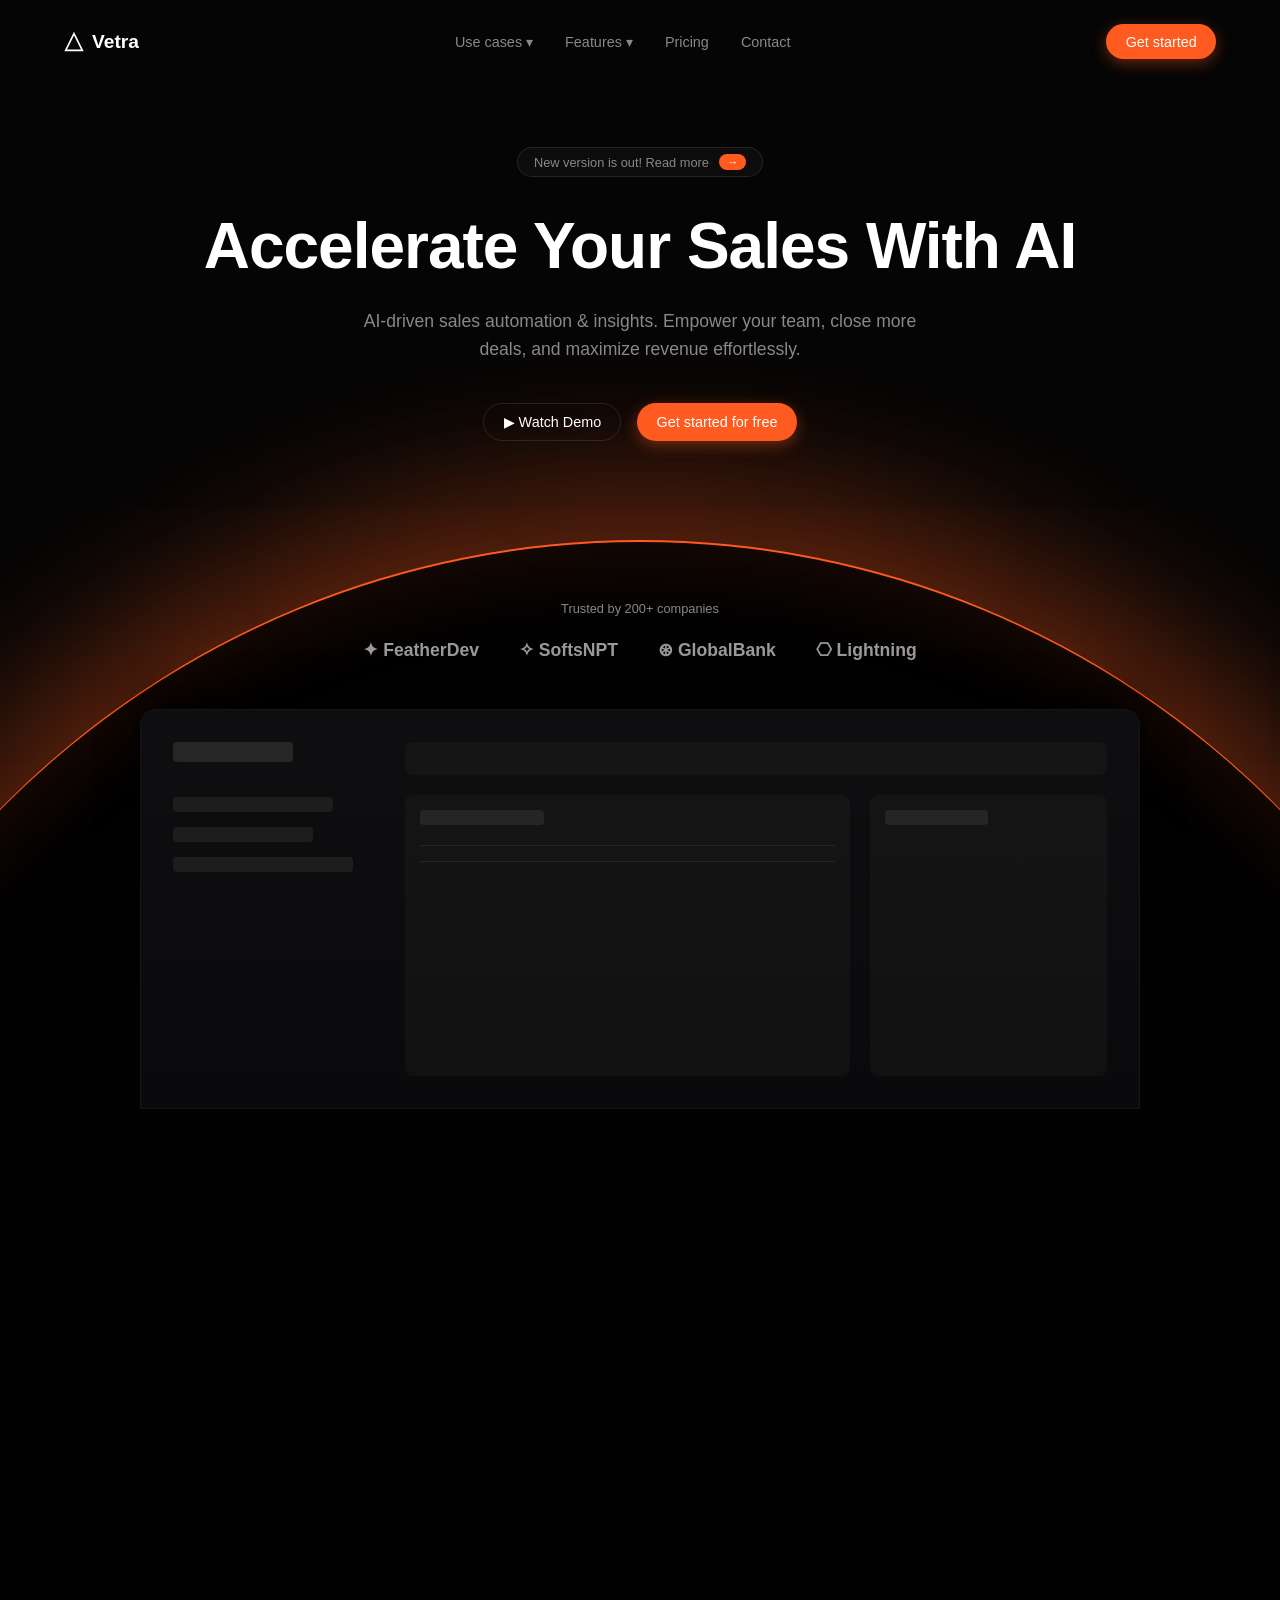
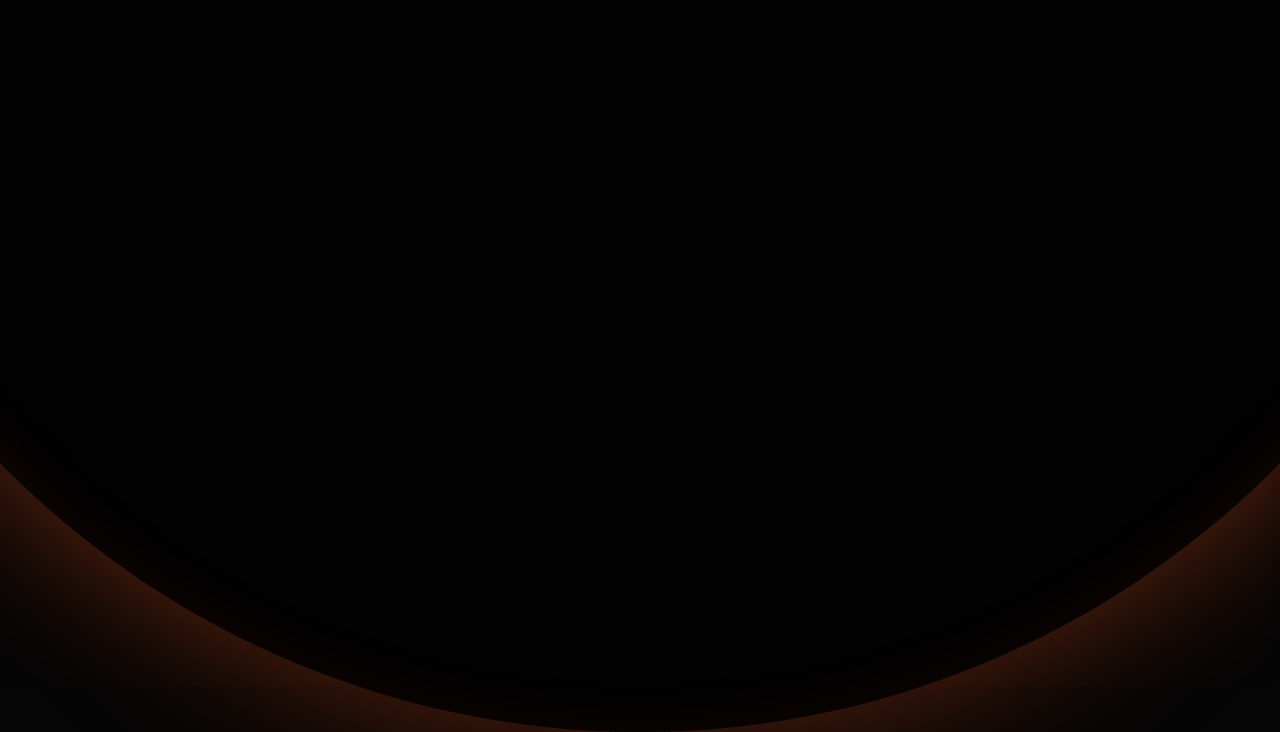
==== font/index.html @ 4bd4a51d "modificaton1 in front" ====
<!DOCTYPE html>
<html lang="en">
<head>
    <meta charset="UTF-8">
    <meta name="viewport" content="width=device-width, initial-scale=1.0">
    <title>Vetra UI</title>
    <link rel="stylesheet" href="style.css">
    <script src="script.js" defer></script>
</head>
<body>

    <nav>
        <div class="logo">
            <svg width="20" height="20" viewBox="0 0 24 24" fill="none" stroke="currentColor" stroke-width="2"><path d="M12 2L2 22h20L12 2z"/></svg>
            Vetra
        </div>
        <div class="nav-links">
            <a href="#">Use cases ▾</a>
            <a href="#">Features ▾</a>
            <a href="#">Pricing</a>
            <a href="#">Contact</a>
        </div>
        <button class="btn btn-primary">Get started</button>
    </nav>

    <div class="hero">
        <div class="badge animate-up">
            New version is out! Read more <span>→</span>
        </div>
        <h1 class="animate-up delay-1">Accelerate Your Sales With AI</h1>
        <p class="animate-up delay-2">AI-driven sales automation & insights. Empower your team, close more deals, and maximize revenue effortlessly.</p>
        <div class="hero-actions animate-up delay-3">
            <button class="btn btn-outline">
                ▶ Watch Demo
            </button>
            <button class="btn btn-primary">Get started for free</button>
        </div>
    </div>

    <div class="planet-arc-container"></div>

    <div class="bottom-content">
        <div class="trusted-by animate-up delay-1">
            <p>Trusted by 200+ companies</p>
            <div class="logos">
                <span>✦ FeatherDev</span>
                <span>✧ SoftsNPT</span>
                <span>⊛ GlobalBank</span>
                <span>⎔ Lightning</span>
            </div>
        </div>

        <div class="dashboard-mock animate-up delay-2">
            <div style="width: 200px; display: flex; flex-direction: column; gap: 15px;">
                <div style="height: 20px; width: 60%; background: #222; border-radius: 4px;"></div>
                <div style="height: 15px; width: 80%; background: #1a1a1a; border-radius: 4px; margin-top: 20px;"></div>
                <div style="height: 15px; width: 70%; background: #1a1a1a; border-radius: 4px;"></div>
                <div style="height: 15px; width: 90%; background: #1a1a1a; border-radius: 4px;"></div>
            </div>
            <div style="flex: 1; display: flex; flex-direction: column; gap: 20px;">
                <div style="height: 40px; width: 100%; background: #111; border-radius: 8px;"></div>
                <div style="display: flex; gap: 20px; height: 100%;">
                    <div style="flex: 2; background: #111; border-radius: 8px; padding: 15px;">
                        <div style="height: 15px; width: 30%; background: #222; border-radius: 4px; margin-bottom: 20px;"></div>
                        <div style="height: 1px; width: 100%; background: #222; margin-bottom: 15px;"></div>
                        <div style="height: 1px; width: 100%; background: #222; margin-bottom: 15px;"></div>
                    </div>
                    <div style="flex: 1; background: #111; border-radius: 8px; padding: 15px;">
                        <div style="height: 15px; width: 50%; background: #222; border-radius: 4px;"></div>
                    </div>
                </div>
            </div>
        </div>
    </div>

</body>
</html>
---- font/style.css ----
:root {
    --bg-color: #050505;
    --text-main: #ffffff;
    --text-muted: #888888;
    --accent: #ff5a1f;
    --accent-glow: rgba(255, 90, 31, 0.4);
    --nav-bg: rgba(255, 255, 255, 0.03);
    --border-color: rgba(255, 255, 255, 0.1);
}

* {
    margin: 0;
    padding: 0;
    box-sizing: border-box;
    font-family: -apple-system, BlinkMacSystemFont, "Segoe UI", Roboto, Helvetica, Arial, sans-serif;
}

body {
    background-color: var(--bg-color);
    color: var(--text-main);
    overflow-x: hidden;
    position: relative;
}

/* Navigation */
nav {
    display: flex;
    justify-content: space-between;
    align-items: center;
    padding: 1.5rem 5%;
    position: relative;
    z-index: 10;
}

.logo {
    font-size: 1.2rem;
    font-weight: bold;
    display: flex;
    align-items: center;
    gap: 8px;
}

.nav-links {
    display: flex;
    gap: 2rem;
}

.nav-links a {
    color: var(--text-muted);
    text-decoration: none;
    font-size: 0.9rem;
    transition: color 0.3s ease;
}

.nav-links a:hover {
    color: var(--text-main);
}

.btn {
    padding: 0.6rem 1.2rem;
    border-radius: 50px;
    font-size: 0.9rem;
    cursor: pointer;
    border: none;
    transition: all 0.3s ease;
    font-weight: 500;
}

.btn-primary {
    background-color: var(--accent);
    color: white;
    box-shadow: 0 4px 15px var(--accent-glow);
}

.btn-primary:hover {
    transform: translateY(-2px);
    box-shadow: 0 6px 20px rgba(255, 90, 31, 0.6);
}

.btn-outline {
    background: transparent;
    color: var(--text-main);
    border: 1px solid var(--border-color);
    display: flex;
    align-items: center;
    gap: 8px;
}

.btn-outline:hover {
    background: rgba(255,255,255,0.05);
}

/* Hero Section */
.hero {
    display: flex;
    flex-direction: column;
    align-items: center;
    text-align: center;
    padding: 4rem 5% 0;
    position: relative;
    z-index: 10;
}

.badge {
    background: var(--nav-bg);
    border: 1px solid var(--border-color);
    padding: 6px 16px;
    border-radius: 50px;
    font-size: 0.8rem;
    color: var(--text-muted);
    display: flex;
    align-items: center;
    gap: 10px;
    margin-bottom: 2rem;
}

.badge span {
    background: var(--accent);
    color: white;
    padding: 2px 8px;
    border-radius: 50px;
    font-size: 0.7rem;
}

h1 {
    font-size: 4rem;
    font-weight: 600;
    margin-bottom: 1.5rem;
    letter-spacing: -1px;
}

.hero p {
    color: var(--text-muted);
    max-width: 600px;
    line-height: 1.6;
    margin-bottom: 2.5rem;
    font-size: 1.1rem;
}

.hero-actions {
    display: flex;
    gap: 1rem;
}

/* Glowing Planet/Arc Effect */
.planet-arc-container {
    position: absolute;
    top: 60vh;
    left: 50%;
    transform: translateX(-50%);
    width: 140vw;
    height: 140vw;
    border-radius: 50%;
    background: #020202; /* Dark core */
    border-top: 2px solid var(--accent);
    box-shadow: 
        0 -30px 150px 20px var(--accent-glow),
        inset 0 20px 80px rgba(255, 90, 31, 0.1);
    z-index: 1;
    animation: pulseGlow 4s infinite alternate ease-in-out;
}

@keyframes pulseGlow {
    0% { box-shadow: 0 -30px 120px 10px var(--accent-glow), inset 0 20px 80px rgba(255, 90, 31, 0.1); }
    100% { box-shadow: 0 -40px 180px 30px rgba(255, 90, 31, 0.6), inset 0 20px 100px rgba(255, 90, 31, 0.2); }
}

/* Trusted By & Dashboard */
.bottom-content {
    position: relative;
    z-index: 10;
    margin-top: 10rem;
    display: flex;
    flex-direction: column;
    align-items: center;
    padding-bottom: 5rem;
}

.trusted-by {
    text-align: center;
    margin-bottom: 3rem;
}

.trusted-by p {
    color: var(--text-muted);
    font-size: 0.8rem;
    margin-bottom: 1.5rem;
}

.logos {
    display: flex;
    gap: 2.5rem;
    justify-content: center;
    opacity: 0.6;
}

.logos span {
    font-weight: bold;
    font-size: 1.1rem;
    display: flex;
    align-items: center;
    gap: 8px;
}

/* Mock Dashboard UI */
.dashboard-mock {
    width: 80%;
    max-width: 1000px;
    height: 400px;
    background: #0a0a0c;
    border: 1px solid rgba(255,255,255,0.05);
    border-radius: 16px 16px 0 0;
    box-shadow: 0 -10px 40px rgba(0,0,0,0.8);
    padding: 2rem;
    display: flex;
    gap: 2rem;
    position: relative;
}

.dashboard-mock::before {
    content: '';
    position: absolute;
    top: 0; left: 0; right: 0; bottom: 0;
    background: linear-gradient(180deg, rgba(255,255,255,0.02) 0%, transparent 100%);
    border-radius: 16px 16px 0 0;
    pointer-events: none;
}

/* Animation Classes */
.animate-up {
    opacity: 0;
    transform: translateY(30px);
    transition: all 0.8s cubic-bezier(0.16, 1, 0.3, 1);
}

.animate-up.visible {
    opacity: 1;
    transform: translateY(0);
}

.delay-1 { transition-delay: 0.1s; }
.delay-2 { transition-delay: 0.2s; }
.delay-3 { transition-delay: 0.3s; }
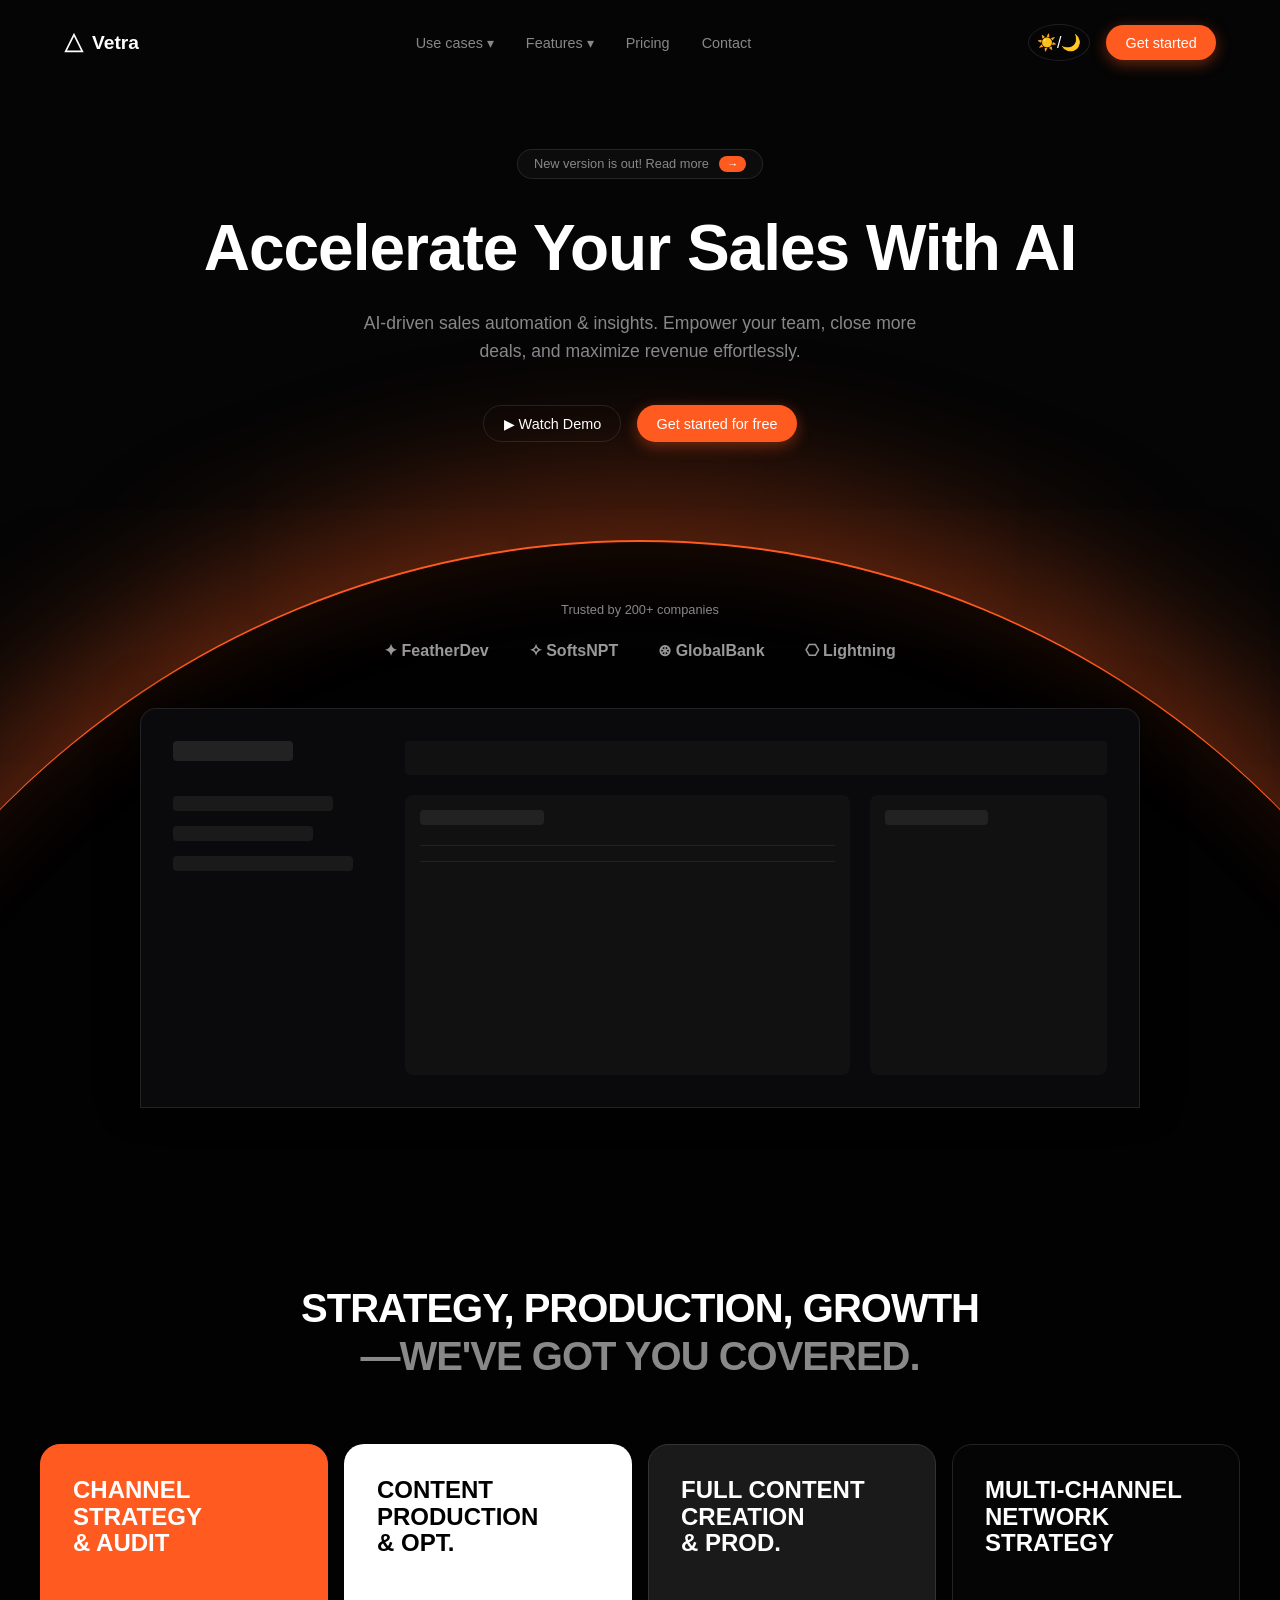
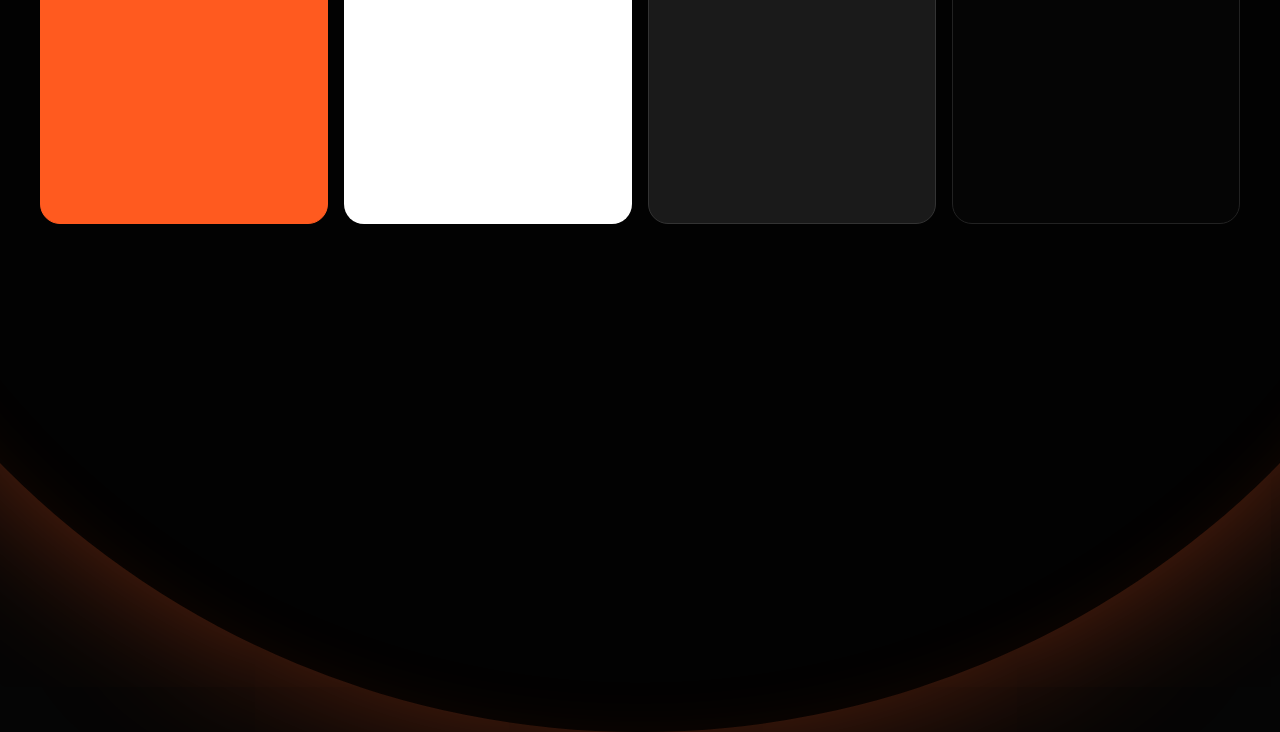
==== commit 5b9f92aa: "modificaton 2 in front" ====
--- a/font/index.html
+++ b/font/index.html
@@ -3,7 +3,7 @@
 <head>
     <meta charset="UTF-8">
     <meta name="viewport" content="width=device-width, initial-scale=1.0">
-    <title>Vetra UI</title>
+    <title>Vetra Growth Strategy</title>
     <link rel="stylesheet" href="style.css">
     <script src="script.js" defer></script>
 </head>
@@ -20,7 +20,12 @@
             <a href="#">Pricing</a>
             <a href="#">Contact</a>
         </div>
-        <button class="btn btn-primary">Get started</button>
+        <div class="nav-actions">
+            <button class="theme-toggle" id="toggleBtn" aria-label="Toggle Theme">
+                ☀️/🌙
+            </button>
+            <button class="btn btn-primary">Get started</button>
+        </div>
     </nav>
 
     <div class="hero">
@@ -51,27 +56,52 @@
         </div>
 
         <div class="dashboard-mock animate-up delay-2">
-            <div style="width: 200px; display: flex; flex-direction: column; gap: 15px;">
-                <div style="height: 20px; width: 60%; background: #222; border-radius: 4px;"></div>
-                <div style="height: 15px; width: 80%; background: #1a1a1a; border-radius: 4px; margin-top: 20px;"></div>
-                <div style="height: 15px; width: 70%; background: #1a1a1a; border-radius: 4px;"></div>
-                <div style="height: 15px; width: 90%; background: #1a1a1a; border-radius: 4px;"></div>
+            <div class="dash-sidebar">
+                <div class="dash-block w-60 h-20 bg-dark"></div>
+                <div class="dash-block w-80 h-15 bg-light mt-20"></div>
+                <div class="dash-block w-70 h-15 bg-light"></div>
+                <div class="dash-block w-90 h-15 bg-light"></div>
             </div>
-            <div style="flex: 1; display: flex; flex-direction: column; gap: 20px;">
-                <div style="height: 40px; width: 100%; background: #111; border-radius: 8px;"></div>
-                <div style="display: flex; gap: 20px; height: 100%;">
-                    <div style="flex: 2; background: #111; border-radius: 8px; padding: 15px;">
-                        <div style="height: 15px; width: 30%; background: #222; border-radius: 4px; margin-bottom: 20px;"></div>
-                        <div style="height: 1px; width: 100%; background: #222; margin-bottom: 15px;"></div>
-                        <div style="height: 1px; width: 100%; background: #222; margin-bottom: 15px;"></div>
+            <div class="dash-main">
+                <div class="dash-block w-100 h-40 bg-mid"></div>
+                <div class="dash-grid">
+                    <div class="dash-card flex-2">
+                        <div class="dash-block w-30 h-15 bg-dark mb-20"></div>
+                        <div class="dash-line"></div>
+                        <div class="dash-line"></div>
                     </div>
-                    <div style="flex: 1; background: #111; border-radius: 8px; padding: 15px;">
-                        <div style="height: 15px; width: 50%; background: #222; border-radius: 4px;"></div>
+                    <div class="dash-card flex-1">
+                        <div class="dash-block w-50 h-15 bg-dark"></div>
                     </div>
                 </div>
             </div>
         </div>
     </div>
 
+    <div class="strategy-section">
+        <div class="section-header animate-up">
+            <h2>STRATEGY, PRODUCTION, GROWTH<br><span>—WE'VE GOT YOU COVERED.</span></h2>
+        </div>
+
+        <div class="cards-container animate-up delay-1">
+            <div class="card brand-orange">
+                <h3>Channel<br>Strategy<br>& Audit</h3>
+                <p>Data-informed decisions. We identify what works and formulate a strategy with you to scale effectively.</p>
+            </div>
+            <div class="card brand-white">
+                <h3>Content<br>Production<br>& Opt.</h3>
+                <p>From thumbnails to metadata, our production optimization manages deadlines and maximizes your reach.</p>
+            </div>
+            <div class="card brand-dark">
+                <h3>Full Content<br>Creation<br>& Prod.</h3>
+                <p>We handle full content creation from start to finish. Scripts, editing, and publishing that elevates your brand.</p>
+            </div>
+            <div class="card brand-black">
+                <h3>Multi-Channel<br>Network<br>Strategy</h3>
+                <p>Ready to scale beyond one channel? We help you build and manage a network of channels that multiply your reach.</p>
+            </div>
+        </div>
+    </div>
+
 </body>
 </html>
--- a/font/style.css
+++ b/font/style.css
@@ -1,3 +1,4 @@
+/* Core Variables for Dark Mode (Default) */
 :root {
     --bg-color: #050505;
     --text-main: #ffffff;
@@ -6,13 +7,42 @@
     --accent-glow: rgba(255, 90, 31, 0.4);
     --nav-bg: rgba(255, 255, 255, 0.03);
     --border-color: rgba(255, 255, 255, 0.1);
+    
+    /* Strategy Section Specifics */
+    --card-bg: #0a0a0c;
+    --hover-shadow: rgba(255, 255, 255, 0.1);
+    --planet-core: #020202;
+
+    /* Dashboard Mock Specifics */
+    --dash-bg: #0a0a0c;
+    --dash-mid: #111111;
+    --dash-light: #1a1a1a;
+    --dash-dark: #222222;
+}
+
+/* Light Mode Overrides */
+body.light-mode {
+    --bg-color: #f4f4f5;
+    --text-main: #050505;
+    --text-muted: #666666;
+    --nav-bg: rgba(0, 0, 0, 0.04);
+    --border-color: rgba(0, 0, 0, 0.1);
+    
+    --card-bg: #ffffff;
+    --hover-shadow: rgba(0, 0, 0, 0.15);
+    --planet-core: #f4f4f5;
+
+    --dash-bg: #ffffff;
+    --dash-mid: #f0f0f0;
+    --dash-light: #e4e4e4;
+    --dash-dark: #cccccc;
 }
 
 * {
     margin: 0;
     padding: 0;
     box-sizing: border-box;
-    font-family: -apple-system, BlinkMacSystemFont, "Segoe UI", Roboto, Helvetica, Arial, sans-serif;
+    font-family: -apple-system, BlinkMacSystemFont, "Segoe UI", Roboto, sans-serif;
 }
 
 body {
@@ -20,6 +50,7 @@
     color: var(--text-main);
     overflow-x: hidden;
     position: relative;
+    transition: background-color 0.5s ease, color 0.5s ease;
 }
 
 /* Navigation */
@@ -29,215 +60,106 @@
     align-items: center;
     padding: 1.5rem 5%;
     position: relative;
-    z-index: 10;
+    z-index: 20;
 }
 
-.logo {
-    font-size: 1.2rem;
-    font-weight: bold;
-    display: flex;
-    align-items: center;
-    gap: 8px;
+.logo { font-size: 1.2rem; font-weight: bold; display: flex; align-items: center; gap: 8px; }
+.nav-links { display: flex; gap: 2rem; }
+.nav-links a { color: var(--text-muted); text-decoration: none; font-size: 0.9rem; transition: color 0.3s; }
+.nav-links a:hover { color: var(--text-main); }
+.nav-actions { display: flex; align-items: center; gap: 1rem; }
+
+/* Buttons */
+.btn { padding: 0.6rem 1.2rem; border-radius: 50px; font-size: 0.9rem; cursor: pointer; border: none; transition: all 0.3s; font-weight: 500; }
+.btn-primary { background-color: var(--accent); color: white; box-shadow: 0 4px 15px var(--accent-glow); }
+.btn-primary:hover { transform: translateY(-2px); box-shadow: 0 6px 20px rgba(255, 90, 31, 0.6); }
+.btn-outline { background: transparent; color: var(--text-main); border: 1px solid var(--border-color); display: flex; align-items: center; gap: 8px; }
+.btn-outline:hover { background: var(--nav-bg); }
+
+.theme-toggle {
+    background: transparent; border: 1px solid var(--border-color); color: var(--text-main);
+    padding: 0.5rem; border-radius: 50%; cursor: pointer; font-size: 1rem; transition: 0.3s;
 }
+.theme-toggle:hover { background: var(--nav-bg); }
 
-.nav-links {
-    display: flex;
-    gap: 2rem;
+/* Hero */
+.hero { display: flex; flex-direction: column; align-items: center; text-align: center; padding: 4rem 5% 0; position: relative; z-index: 10; }
+.badge { background: var(--nav-bg); border: 1px solid var(--border-color); padding: 6px 16px; border-radius: 50px; font-size: 0.8rem; color: var(--text-muted); display: flex; gap: 10px; margin-bottom: 2rem; }
+.badge span { background: var(--accent); color: white; padding: 2px 8px; border-radius: 50px; font-size: 0.7rem; }
+h1 { font-size: 4rem; font-weight: 600; margin-bottom: 1.5rem; letter-spacing: -1px; }
+.hero p { color: var(--text-muted); max-width: 600px; line-height: 1.6; margin-bottom: 2.5rem; font-size: 1.1rem; }
+.hero-actions { display: flex; gap: 1rem; }
+
+/* Planet Arc */
+.planet-arc-container {
+    position: absolute; top: 60vh; left: 50%; transform: translateX(-50%); width: 140vw; height: 140vw; border-radius: 50%;
+    background: var(--planet-core); border-top: 2px solid var(--accent);
+    box-shadow: 0 -30px 150px 20px var(--accent-glow), inset 0 20px 80px rgba(255, 90, 31, 0.1);
+    z-index: 1; animation: pulseGlow 4s infinite alternate ease-in-out; transition: background 0.5s;
 }
-
-.nav-links a {
-    color: var(--text-muted);
-    text-decoration: none;
-    font-size: 0.9rem;
-    transition: color 0.3s ease;
-}
-
-.nav-links a:hover {
-    color: var(--text-main);
-}
-
-.btn {
-    padding: 0.6rem 1.2rem;
-    border-radius: 50px;
-    font-size: 0.9rem;
-    cursor: pointer;
-    border: none;
-    transition: all 0.3s ease;
-    font-weight: 500;
-}
-
-.btn-primary {
-    background-color: var(--accent);
-    color: white;
-    box-shadow: 0 4px 15px var(--accent-glow);
-}
-
-.btn-primary:hover {
-    transform: translateY(-2px);
-    box-shadow: 0 6px 20px rgba(255, 90, 31, 0.6);
-}
-
-.btn-outline {
-    background: transparent;
-    color: var(--text-main);
-    border: 1px solid var(--border-color);
-    display: flex;
-    align-items: center;
-    gap: 8px;
-}
-
-.btn-outline:hover {
-    background: rgba(255,255,255,0.05);
-}
-
-/* Hero Section */
-.hero {
-    display: flex;
-    flex-direction: column;
-    align-items: center;
-    text-align: center;
-    padding: 4rem 5% 0;
-    position: relative;
-    z-index: 10;
-}
-
-.badge {
-    background: var(--nav-bg);
-    border: 1px solid var(--border-color);
-    padding: 6px 16px;
-    border-radius: 50px;
-    font-size: 0.8rem;
-    color: var(--text-muted);
-    display: flex;
-    align-items: center;
-    gap: 10px;
-    margin-bottom: 2rem;
-}
-
-.badge span {
-    background: var(--accent);
-    color: white;
-    padding: 2px 8px;
-    border-radius: 50px;
-    font-size: 0.7rem;
-}
-
-h1 {
-    font-size: 4rem;
-    font-weight: 600;
-    margin-bottom: 1.5rem;
-    letter-spacing: -1px;
-}
-
-.hero p {
-    color: var(--text-muted);
-    max-width: 600px;
-    line-height: 1.6;
-    margin-bottom: 2.5rem;
-    font-size: 1.1rem;
-}
-
-.hero-actions {
-    display: flex;
-    gap: 1rem;
-}
-
-/* Glowing Planet/Arc Effect */
-.planet-arc-container {
-    position: absolute;
-    top: 60vh;
-    left: 50%;
-    transform: translateX(-50%);
-    width: 140vw;
-    height: 140vw;
-    border-radius: 50%;
-    background: #020202; /* Dark core */
-    border-top: 2px solid var(--accent);
-    box-shadow: 
-        0 -30px 150px 20px var(--accent-glow),
-        inset 0 20px 80px rgba(255, 90, 31, 0.1);
-    z-index: 1;
-    animation: pulseGlow 4s infinite alternate ease-in-out;
-}
-
 @keyframes pulseGlow {
     0% { box-shadow: 0 -30px 120px 10px var(--accent-glow), inset 0 20px 80px rgba(255, 90, 31, 0.1); }
     100% { box-shadow: 0 -40px 180px 30px rgba(255, 90, 31, 0.6), inset 0 20px 100px rgba(255, 90, 31, 0.2); }
 }
 
-/* Trusted By & Dashboard */
-.bottom-content {
-    position: relative;
-    z-index: 10;
-    margin-top: 10rem;
-    display: flex;
-    flex-direction: column;
-    align-items: center;
-    padding-bottom: 5rem;
-}
+/* Bottom Content & Dashboard */
+.bottom-content { position: relative; z-index: 10; margin-top: 10rem; display: flex; flex-direction: column; align-items: center; padding-bottom: 5rem; }
+.trusted-by { text-align: center; margin-bottom: 3rem; }
+.trusted-by p { color: var(--text-muted); font-size: 0.8rem; margin-bottom: 1.5rem; }
+.logos { display: flex; gap: 2.5rem; opacity: 0.6; font-weight: bold; }
 
-.trusted-by {
-    text-align: center;
-    margin-bottom: 3rem;
-}
+/* Dashboard CSS translation for theme switching */
+.dashboard-mock { width: 80%; max-width: 1000px; height: 400px; background: var(--dash-bg); border: 1px solid var(--border-color); border-radius: 16px 16px 0 0; box-shadow: 0 -10px 40px rgba(0,0,0,0.5); padding: 2rem; display: flex; gap: 2rem; position: relative; transition: all 0.5s; }
+.dash-sidebar { width: 200px; display: flex; flex-direction: column; gap: 15px; }
+.dash-main { flex: 1; display: flex; flex-direction: column; gap: 20px; }
+.dash-grid { display: flex; gap: 20px; height: 100%; }
+.dash-card { background: var(--dash-mid); border-radius: 8px; padding: 15px; transition: background 0.5s; }
+.flex-1 { flex: 1; } .flex-2 { flex: 2; }
+.dash-block { border-radius: 4px; transition: background 0.5s; }
+.w-100 { width: 100%; } .w-90 { width: 90%; } .w-80 { width: 80%; } .w-70 { width: 70%; } .w-60 { width: 60%; } .w-50 { width: 50%; } .w-30 { width: 30%; }
+.h-40 { height: 40px; } .h-20 { height: 20px; } .h-15 { height: 15px; }
+.mt-20 { margin-top: 20px; } .mb-20 { margin-bottom: 20px; }
+.bg-dark { background: var(--dash-dark); } .bg-mid { background: var(--dash-mid); } .bg-light { background: var(--dash-light); }
+.dash-line { height: 1px; width: 100%; background: var(--dash-dark); margin-bottom: 15px; transition: background 0.5s; }
 
-.trusted-by p {
-    color: var(--text-muted);
-    font-size: 0.8rem;
-    margin-bottom: 1.5rem;
-}
 
-.logos {
-    display: flex;
-    gap: 2.5rem;
-    justify-content: center;
-    opacity: 0.6;
-}
+/* Strategy Cards Section */
+.strategy-section { padding: 6rem 2rem; display: flex; flex-direction: column; align-items: center; position: relative; z-index: 10; background: transparent; }
+.section-header { text-align: center; margin-bottom: 4rem; }
+.section-header h2 { font-size: 2.5rem; font-weight: 800; letter-spacing: -1px; line-height: 1.2; text-transform: uppercase; }
+.section-header span { color: var(--text-muted); }
 
-.logos span {
-    font-weight: bold;
-    font-size: 1.1rem;
-    display: flex;
-    align-items: center;
-    gap: 8px;
-}
+.cards-container { display: flex; gap: 1rem; width: 100%; max-width: 1200px; height: 380px; }
+.card { flex: 1; background-color: var(--card-bg); border: 1px solid var(--border-color); border-radius: 20px; padding: 2rem; display: flex; flex-direction: column; overflow: hidden; cursor: pointer; transition: all 0.5s cubic-bezier(0.25, 0.8, 0.25, 1); position: relative; }
+.card:hover { flex: 2.5; transform: translateY(-10px); box-shadow: 0 20px 40px var(--hover-shadow); }
 
-/* Mock Dashboard UI */
-.dashboard-mock {
-    width: 80%;
-    max-width: 1000px;
-    height: 400px;
-    background: #0a0a0c;
-    border: 1px solid rgba(255,255,255,0.05);
-    border-radius: 16px 16px 0 0;
-    box-shadow: 0 -10px 40px rgba(0,0,0,0.8);
-    padding: 2rem;
-    display: flex;
-    gap: 2rem;
-    position: relative;
-}
+/* Custom Brand Colors for Cards (Based on uploaded image) */
+.brand-orange { background-color: #ff5a1f; color: white; border-color: #ff5a1f; }
+.brand-white { background-color: #ffffff; color: #000; }
+.brand-dark { background-color: #1a1a1a; color: white; border-color: #333; }
+.brand-black { background-color: #050505; color: white; border-color: #222; }
+/* Override light mode card defaults if they have brand colors */
+body.light-mode .brand-orange p { color: rgba(255,255,255,0.9); }
+body.light-mode .brand-dark { background-color: #333; }
 
-.dashboard-mock::before {
-    content: '';
-    position: absolute;
-    top: 0; left: 0; right: 0; bottom: 0;
-    background: linear-gradient(180deg, rgba(255,255,255,0.02) 0%, transparent 100%);
-    border-radius: 16px 16px 0 0;
-    pointer-events: none;
-}
+.card h3 { font-size: 1.5rem; font-weight: 800; margin-bottom: 1rem; text-transform: uppercase; line-height: 1.1; min-width: 200px; }
+.card p { font-size: 0.95rem; line-height: 1.5; opacity: 0; transform: translateY(10px); transition: all 0.4s ease; min-width: 200px; }
+.brand-white p { color: #555; } .brand-orange p, .brand-dark p, .brand-black p { color: #ccc; }
+.card:hover p { opacity: 1; transform: translateY(0); }
 
-/* Animation Classes */
-.animate-up {
-    opacity: 0;
-    transform: translateY(30px);
-    transition: all 0.8s cubic-bezier(0.16, 1, 0.3, 1);
-}
-
-.animate-up.visible {
-    opacity: 1;
-    transform: translateY(0);
-}
-
+/* Animations */
+.animate-up { opacity: 0; transform: translateY(30px); transition: all 0.8s cubic-bezier(0.16, 1, 0.3, 1); }
+.animate-up.visible { opacity: 1; transform: translateY(0); }
 .delay-1 { transition-delay: 0.1s; }
 .delay-2 { transition-delay: 0.2s; }
-.delay-3 { transition-delay: 0.3s; }+.delay-3 { transition-delay: 0.3s; }
+
+/* Responsive */
+@media (max-width: 900px) {
+    .cards-container { flex-direction: column; height: auto; }
+    .card { height: 150px; }
+    .card:hover { flex: 1; height: 250px; }
+    .card p { opacity: 1; transform: translateY(0); }
+    h1 { font-size: 2.5rem; }
+    .dashboard-mock { display: none; } /* Hide complex mock on small screens */
+}
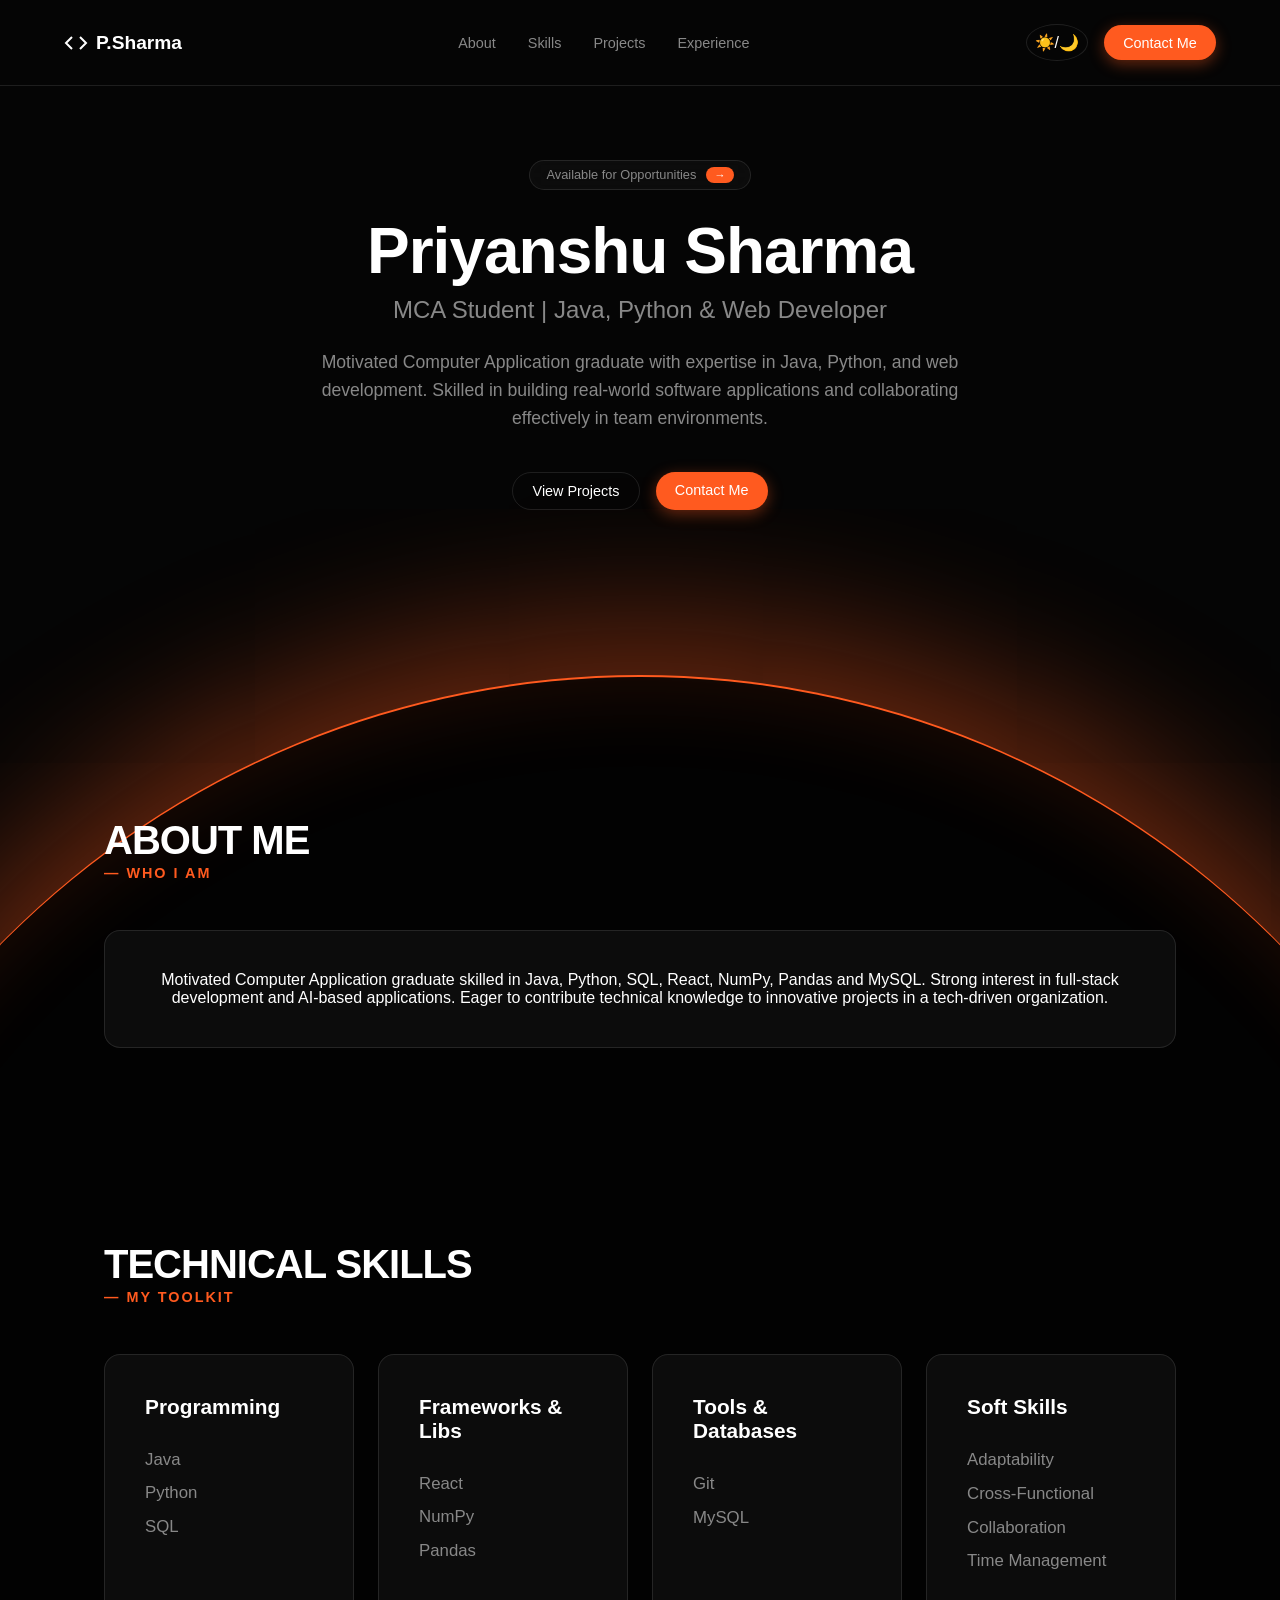
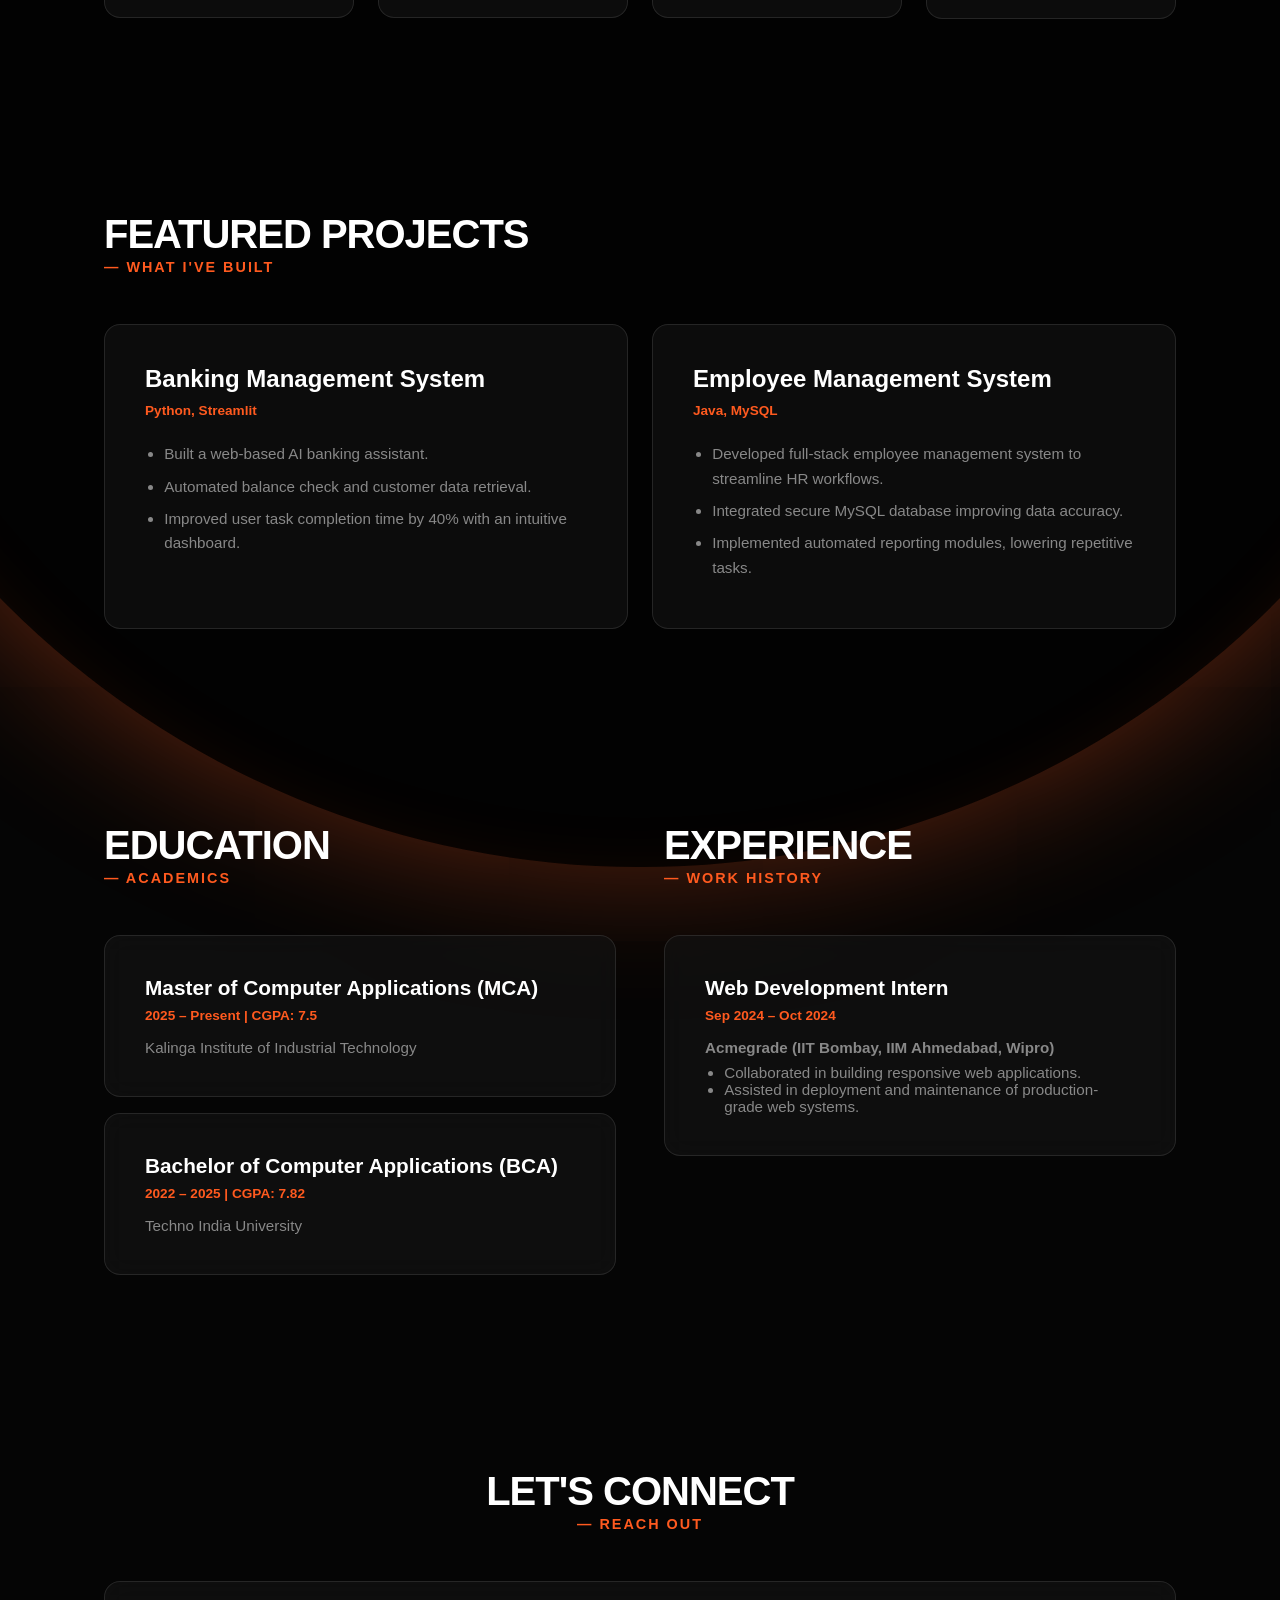
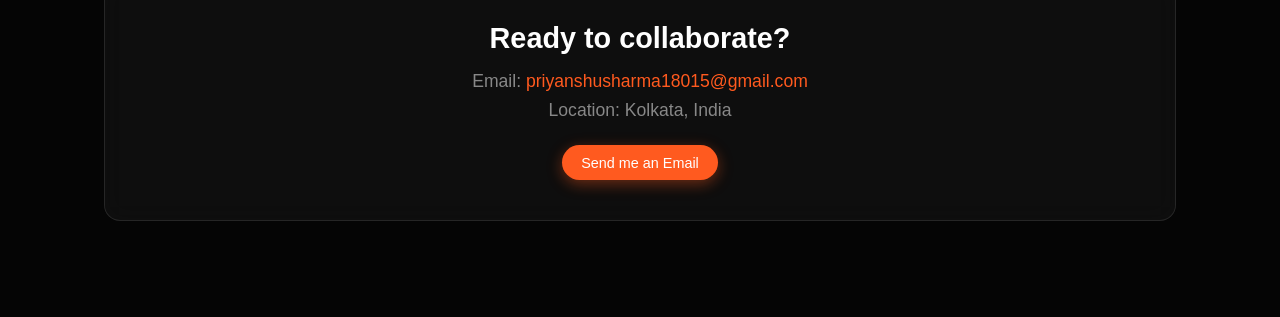
==== commit 8a30a9ff: "modificaton 3 in front" ====
--- a/font/index.html
+++ b/font/index.html
@@ -3,7 +3,7 @@
 <head>
     <meta charset="UTF-8">
     <meta name="viewport" content="width=device-width, initial-scale=1.0">
-    <title>Vetra Growth Strategy</title>
+    <title>Priyanshu Sharma | Developer Portfolio</title>
     <link rel="stylesheet" href="style.css">
     <script src="script.js" defer></script>
 </head>
@@ -11,97 +11,162 @@
 
     <nav>
         <div class="logo">
-            <svg width="20" height="20" viewBox="0 0 24 24" fill="none" stroke="currentColor" stroke-width="2"><path d="M12 2L2 22h20L12 2z"/></svg>
-            Vetra
+            <svg width="24" height="24" viewBox="0 0 24 24" fill="none" stroke="currentColor" stroke-width="2"><path d="M16 18l6-6-6-6M8 6l-6 6 6 6"/></svg>
+            P.Sharma
         </div>
         <div class="nav-links">
-            <a href="#">Use cases ▾</a>
-            <a href="#">Features ▾</a>
-            <a href="#">Pricing</a>
-            <a href="#">Contact</a>
+            <a href="#about">About</a>
+            <a href="#skills">Skills</a>
+            <a href="#projects">Projects</a>
+            <a href="#experience">Experience</a>
         </div>
         <div class="nav-actions">
             <button class="theme-toggle" id="toggleBtn" aria-label="Toggle Theme">
                 ☀️/🌙
             </button>
-            <button class="btn btn-primary">Get started</button>
+            <a href="#contact" class="btn btn-primary">Contact Me</a>
         </div>
     </nav>
 
-    <div class="hero">
+    <section id="hero" class="hero">
         <div class="badge animate-up">
-            New version is out! Read more <span>→</span>
+            Available for Opportunities <span>→</span>
         </div>
-        <h1 class="animate-up delay-1">Accelerate Your Sales With AI</h1>
-        <p class="animate-up delay-2">AI-driven sales automation & insights. Empower your team, close more deals, and maximize revenue effortlessly.</p>
+        <h1 class="animate-up delay-1">Priyanshu Sharma</h1>
+        <h2 class="animate-up delay-2 subtitle">MCA Student | Java, Python & Web Developer</h2>
+        <p class="animate-up delay-3">Motivated Computer Application graduate with expertise in Java, Python, and web development. Skilled in building real-world software applications and collaborating effectively in team environments.</p>
         <div class="hero-actions animate-up delay-3">
-            <button class="btn btn-outline">
-                ▶ Watch Demo
-            </button>
-            <button class="btn btn-primary">Get started for free</button>
+            <a href="#projects" class="btn btn-outline">View Projects</a>
+            <a href="#contact" class="btn btn-primary">Contact Me</a>
         </div>
-    </div>
+        
+        <div class="planet-arc-container"></div>
+    </section>
 
-    <div class="planet-arc-container"></div>
+    <section id="about" class="section-container">
+        <div class="section-header animate-up">
+            <h2>About Me</h2>
+            <span>— WHO I AM</span>
+        </div>
+        <div class="glass-card animate-up delay-1 text-center">
+            <p>Motivated Computer Application graduate skilled in Java, Python, SQL, React, NumPy, Pandas and MySQL. Strong interest in full-stack development and AI-based applications. Eager to contribute technical knowledge to innovative projects in a tech-driven organization.</p>
+        </div>
+    </section>
 
-    <div class="bottom-content">
-        <div class="trusted-by animate-up delay-1">
-            <p>Trusted by 200+ companies</p>
-            <div class="logos">
-                <span>✦ FeatherDev</span>
-                <span>✧ SoftsNPT</span>
-                <span>⊛ GlobalBank</span>
-                <span>⎔ Lightning</span>
+    <section id="skills" class="section-container">
+        <div class="section-header animate-up">
+            <h2>Technical Skills</h2>
+            <span>— MY TOOLKIT</span>
+        </div>
+        <div class="grid-container animate-up delay-1">
+            <div class="glass-card skill-card">
+                <h3>Programming</h3>
+                <ul>
+                    <li>Java</li>
+                    <li>Python</li>
+                    <li>SQL</li>
+                </ul>
+            </div>
+            <div class="glass-card skill-card delay-1">
+                <h3>Frameworks & Libs</h3>
+                <ul>
+                    <li>React</li>
+                    <li>NumPy</li>
+                    <li>Pandas</li>
+                </ul>
+            </div>
+            <div class="glass-card skill-card delay-2">
+                <h3>Tools & Databases</h3>
+                <ul>
+                    <li>Git</li>
+                    <li>MySQL</li>
+                </ul>
+            </div>
+            <div class="glass-card skill-card delay-3">
+                <h3>Soft Skills</h3>
+                <ul>
+                    <li>Adaptability</li>
+                    <li>Cross-Functional Collaboration</li>
+                    <li>Time Management</li>
+                </ul>
             </div>
         </div>
+    </section>
 
-        <div class="dashboard-mock animate-up delay-2">
-            <div class="dash-sidebar">
-                <div class="dash-block w-60 h-20 bg-dark"></div>
-                <div class="dash-block w-80 h-15 bg-light mt-20"></div>
-                <div class="dash-block w-70 h-15 bg-light"></div>
-                <div class="dash-block w-90 h-15 bg-light"></div>
+    <section id="projects" class="section-container">
+        <div class="section-header animate-up">
+            <h2>Featured Projects</h2>
+            <span>— WHAT I'VE BUILT</span>
+        </div>
+        <div class="grid-container animate-up delay-1">
+            <div class="glass-card project-card">
+                <h3>Banking Management System</h3>
+                <span class="tech-stack">Python, Streamlit</span>
+                <ul class="project-bullets">
+                    <li>Built a web-based AI banking assistant.</li>
+                    <li>Automated balance check and customer data retrieval.</li>
+                    <li>Improved user task completion time by 40% with an intuitive dashboard.</li>
+                </ul>
             </div>
-            <div class="dash-main">
-                <div class="dash-block w-100 h-40 bg-mid"></div>
-                <div class="dash-grid">
-                    <div class="dash-card flex-2">
-                        <div class="dash-block w-30 h-15 bg-dark mb-20"></div>
-                        <div class="dash-line"></div>
-                        <div class="dash-line"></div>
-                    </div>
-                    <div class="dash-card flex-1">
-                        <div class="dash-block w-50 h-15 bg-dark"></div>
-                    </div>
-                </div>
+            <div class="glass-card project-card delay-1">
+                <h3>Employee Management System</h3>
+                <span class="tech-stack">Java, MySQL</span>
+                <ul class="project-bullets">
+                    <li>Developed full-stack employee management system to streamline HR workflows.</li>
+                    <li>Integrated secure MySQL database improving data accuracy.</li>
+                    <li>Implemented automated reporting modules, lowering repetitive tasks.</li>
+                </ul>
             </div>
         </div>
-    </div>
+    </section>
 
-    <div class="strategy-section">
-        <div class="section-header animate-up">
-            <h2>STRATEGY, PRODUCTION, GROWTH<br><span>—WE'VE GOT YOU COVERED.</span></h2>
-        </div>
-
-        <div class="cards-container animate-up delay-1">
-            <div class="card brand-orange">
-                <h3>Channel<br>Strategy<br>& Audit</h3>
-                <p>Data-informed decisions. We identify what works and formulate a strategy with you to scale effectively.</p>
+    <section id="experience" class="section-container split-section">
+        <div class="split-col animate-up">
+            <div class="section-header">
+                <h2>Education</h2>
+                <span>— ACADEMICS</span>
             </div>
-            <div class="card brand-white">
-                <h3>Content<br>Production<br>& Opt.</h3>
-                <p>From thumbnails to metadata, our production optimization manages deadlines and maximizes your reach.</p>
+            <div class="timeline-card glass-card">
+                <h3>Master of Computer Applications (MCA)</h3>
+                <span class="date">2025 – Present | CGPA: 7.5</span>
+                <p>Kalinga Institute of Industrial Technology</p>
             </div>
-            <div class="card brand-dark">
-                <h3>Full Content<br>Creation<br>& Prod.</h3>
-                <p>We handle full content creation from start to finish. Scripts, editing, and publishing that elevates your brand.</p>
-            </div>
-            <div class="card brand-black">
-                <h3>Multi-Channel<br>Network<br>Strategy</h3>
-                <p>Ready to scale beyond one channel? We help you build and manage a network of channels that multiply your reach.</p>
+            <div class="timeline-card glass-card mt-3">
+                <h3>Bachelor of Computer Applications (BCA)</h3>
+                <span class="date">2022 – 2025 | CGPA: 7.82</span>
+                <p>Techno India University</p>
             </div>
         </div>
-    </div>
+        
+        <div class="split-col animate-up delay-1">
+            <div class="section-header">
+                <h2>Experience</h2>
+                <span>— WORK HISTORY</span>
+            </div>
+            <div class="timeline-card glass-card">
+                <h3>Web Development Intern</h3>
+                <span class="date">Sep 2024 – Oct 2024</span>
+                <p><strong>Acmegrade (IIT Bombay, IIM Ahmedabad, Wipro)</strong></p>
+                <ul class="mt-2">
+                    <li>Collaborated in building responsive web applications.</li>
+                    <li>Assisted in deployment and maintenance of production-grade web systems.</li>
+                </ul>
+            </div>
+        </div>
+    </section>
+
+    <section id="contact" class="section-container text-center pb-5">
+        <div class="section-header animate-up">
+            <h2>Let's Connect</h2>
+            <span>— REACH OUT</span>
+        </div>
+        <div class="glass-card contact-card animate-up delay-1">
+            <h3>Ready to collaborate?</h3>
+            <p>Email: <a href="mailto:priyanshusharma18015@gmail.com">priyanshusharma18015@gmail.com</a></p>
+            <p>Location: Kolkata, India</p>
+            <a href="mailto:priyanshusharma18015@gmail.com" class="btn btn-primary mt-3 glow-btn">Send me an Email</a>
+        </div>
+    </section>
 
 </body>
 </html>
--- a/font/style.css
+++ b/font/style.css
@@ -1,23 +1,15 @@
-/* Core Variables for Dark Mode (Default) */
+/* --- CSS Variables --- */
 :root {
     --bg-color: #050505;
     --text-main: #ffffff;
     --text-muted: #888888;
     --accent: #ff5a1f;
     --accent-glow: rgba(255, 90, 31, 0.4);
+    --card-bg: rgba(20, 20, 20, 0.6);
+    --card-border: rgba(255, 255, 255, 0.1);
     --nav-bg: rgba(255, 255, 255, 0.03);
-    --border-color: rgba(255, 255, 255, 0.1);
-    
-    /* Strategy Section Specifics */
-    --card-bg: #0a0a0c;
-    --hover-shadow: rgba(255, 255, 255, 0.1);
+    --hover-shadow: rgba(255, 90, 31, 0.2);
     --planet-core: #020202;
-
-    /* Dashboard Mock Specifics */
-    --dash-bg: #0a0a0c;
-    --dash-mid: #111111;
-    --dash-light: #1a1a1a;
-    --dash-dark: #222222;
 }
 
 /* Light Mode Overrides */
@@ -25,24 +17,20 @@
     --bg-color: #f4f4f5;
     --text-main: #050505;
     --text-muted: #666666;
+    --card-bg: rgba(255, 255, 255, 0.7);
+    --card-border: rgba(0, 0, 0, 0.1);
     --nav-bg: rgba(0, 0, 0, 0.04);
-    --border-color: rgba(0, 0, 0, 0.1);
-    
-    --card-bg: #ffffff;
-    --hover-shadow: rgba(0, 0, 0, 0.15);
-    --planet-core: #f4f4f5;
-
-    --dash-bg: #ffffff;
-    --dash-mid: #f0f0f0;
-    --dash-light: #e4e4e4;
-    --dash-dark: #cccccc;
-}
-
+    --hover-shadow: rgba(255, 90, 31, 0.3);
+    --planet-core: #eaeaea;
+}
+
+/* --- Base Styles --- */
 * {
     margin: 0;
     padding: 0;
     box-sizing: border-box;
     font-family: -apple-system, BlinkMacSystemFont, "Segoe UI", Roboto, sans-serif;
+    scroll-behavior: smooth;
 }
 
 body {
@@ -53,113 +41,170 @@
     transition: background-color 0.5s ease, color 0.5s ease;
 }
 
-/* Navigation */
+a {
+    color: var(--accent);
+    text-decoration: none;
+}
+
+.text-center { text-align: center; }
+.mt-2 { margin-top: 0.5rem; }
+.mt-3 { margin-top: 1rem; }
+.pb-5 { padding-bottom: 5rem; }
+
+/* --- Navigation --- */
 nav {
     display: flex;
     justify-content: space-between;
     align-items: center;
     padding: 1.5rem 5%;
-    position: relative;
-    z-index: 20;
+    position: fixed;
+    top: 0;
+    width: 100%;
+    z-index: 100;
+    background: var(--bg-color);
+    border-bottom: 1px solid var(--card-border);
+    transition: all 0.5s ease;
 }
 
 .logo { font-size: 1.2rem; font-weight: bold; display: flex; align-items: center; gap: 8px; }
 .nav-links { display: flex; gap: 2rem; }
-.nav-links a { color: var(--text-muted); text-decoration: none; font-size: 0.9rem; transition: color 0.3s; }
+.nav-links a { color: var(--text-muted); font-size: 0.9rem; transition: color 0.3s; }
 .nav-links a:hover { color: var(--text-main); }
 .nav-actions { display: flex; align-items: center; gap: 1rem; }
 
-/* Buttons */
-.btn { padding: 0.6rem 1.2rem; border-radius: 50px; font-size: 0.9rem; cursor: pointer; border: none; transition: all 0.3s; font-weight: 500; }
-.btn-primary { background-color: var(--accent); color: white; box-shadow: 0 4px 15px var(--accent-glow); }
-.btn-primary:hover { transform: translateY(-2px); box-shadow: 0 6px 20px rgba(255, 90, 31, 0.6); }
-.btn-outline { background: transparent; color: var(--text-main); border: 1px solid var(--border-color); display: flex; align-items: center; gap: 8px; }
-.btn-outline:hover { background: var(--nav-bg); }
-
+/* --- Buttons --- */
+.btn { 
+    padding: 0.6rem 1.2rem; 
+    border-radius: 50px; 
+    font-size: 0.9rem; 
+    cursor: pointer; 
+    border: none; 
+    transition: all 0.3s; 
+    font-weight: 500; 
+    display: inline-block;
+}
+.btn-primary { 
+    background-color: var(--accent); 
+    color: white; 
+    box-shadow: 0 4px 15px var(--accent-glow); 
+}
+.btn-primary:hover, .glow-btn:hover { 
+    transform: translateY(-2px); 
+    box-shadow: 0 6px 20px rgba(255, 90, 31, 0.6); 
+    color: white;
+}
+.btn-outline { 
+    background: transparent; 
+    color: var(--text-main); 
+    border: 1px solid var(--card-border); 
+}
+.btn-outline:hover { 
+    background: var(--nav-bg); 
+    border-color: var(--text-main);
+}
 .theme-toggle {
-    background: transparent; border: 1px solid var(--border-color); color: var(--text-main);
+    background: transparent; border: 1px solid var(--card-border); color: var(--text-main);
     padding: 0.5rem; border-radius: 50%; cursor: pointer; font-size: 1rem; transition: 0.3s;
 }
 .theme-toggle:hover { background: var(--nav-bg); }
 
-/* Hero */
-.hero { display: flex; flex-direction: column; align-items: center; text-align: center; padding: 4rem 5% 0; position: relative; z-index: 10; }
-.badge { background: var(--nav-bg); border: 1px solid var(--border-color); padding: 6px 16px; border-radius: 50px; font-size: 0.8rem; color: var(--text-muted); display: flex; gap: 10px; margin-bottom: 2rem; }
+/* --- Hero Section & Arc --- */
+.hero { 
+    display: flex; flex-direction: column; align-items: center; text-align: center; 
+    padding: 10rem 5% 4rem; position: relative; z-index: 10; min-height: 80vh;
+}
+.badge { 
+    background: var(--nav-bg); border: 1px solid var(--card-border); padding: 6px 16px; 
+    border-radius: 50px; font-size: 0.8rem; color: var(--text-muted); display: flex; 
+    gap: 10px; margin-bottom: 1.5rem; backdrop-filter: blur(10px);
+}
 .badge span { background: var(--accent); color: white; padding: 2px 8px; border-radius: 50px; font-size: 0.7rem; }
-h1 { font-size: 4rem; font-weight: 600; margin-bottom: 1.5rem; letter-spacing: -1px; }
-.hero p { color: var(--text-muted); max-width: 600px; line-height: 1.6; margin-bottom: 2.5rem; font-size: 1.1rem; }
-.hero-actions { display: flex; gap: 1rem; }
-
-/* Planet Arc */
+h1 { font-size: 4rem; font-weight: 800; margin-bottom: 0.5rem; letter-spacing: -1px; }
+.subtitle { font-size: 1.5rem; color: var(--text-muted); margin-bottom: 1.5rem; font-weight: 400;}
+.hero p { color: var(--text-muted); max-width: 650px; line-height: 1.6; margin-bottom: 2.5rem; font-size: 1.1rem; }
+.hero-actions { display: flex; gap: 1rem; position: relative; z-index: 20;}
+
 .planet-arc-container {
-    position: absolute; top: 60vh; left: 50%; transform: translateX(-50%); width: 140vw; height: 140vw; border-radius: 50%;
+    position: absolute; top: 75vh; left: 50%; transform: translateX(-50%); width: 140vw; height: 140vw; border-radius: 50%;
     background: var(--planet-core); border-top: 2px solid var(--accent);
     box-shadow: 0 -30px 150px 20px var(--accent-glow), inset 0 20px 80px rgba(255, 90, 31, 0.1);
     z-index: 1; animation: pulseGlow 4s infinite alternate ease-in-out; transition: background 0.5s;
+    pointer-events: none;
 }
 @keyframes pulseGlow {
     0% { box-shadow: 0 -30px 120px 10px var(--accent-glow), inset 0 20px 80px rgba(255, 90, 31, 0.1); }
     100% { box-shadow: 0 -40px 180px 30px rgba(255, 90, 31, 0.6), inset 0 20px 100px rgba(255, 90, 31, 0.2); }
 }
 
-/* Bottom Content & Dashboard */
-.bottom-content { position: relative; z-index: 10; margin-top: 10rem; display: flex; flex-direction: column; align-items: center; padding-bottom: 5rem; }
-.trusted-by { text-align: center; margin-bottom: 3rem; }
-.trusted-by p { color: var(--text-muted); font-size: 0.8rem; margin-bottom: 1.5rem; }
-.logos { display: flex; gap: 2.5rem; opacity: 0.6; font-weight: bold; }
-
-/* Dashboard CSS translation for theme switching */
-.dashboard-mock { width: 80%; max-width: 1000px; height: 400px; background: var(--dash-bg); border: 1px solid var(--border-color); border-radius: 16px 16px 0 0; box-shadow: 0 -10px 40px rgba(0,0,0,0.5); padding: 2rem; display: flex; gap: 2rem; position: relative; transition: all 0.5s; }
-.dash-sidebar { width: 200px; display: flex; flex-direction: column; gap: 15px; }
-.dash-main { flex: 1; display: flex; flex-direction: column; gap: 20px; }
-.dash-grid { display: flex; gap: 20px; height: 100%; }
-.dash-card { background: var(--dash-mid); border-radius: 8px; padding: 15px; transition: background 0.5s; }
-.flex-1 { flex: 1; } .flex-2 { flex: 2; }
-.dash-block { border-radius: 4px; transition: background 0.5s; }
-.w-100 { width: 100%; } .w-90 { width: 90%; } .w-80 { width: 80%; } .w-70 { width: 70%; } .w-60 { width: 60%; } .w-50 { width: 50%; } .w-30 { width: 30%; }
-.h-40 { height: 40px; } .h-20 { height: 20px; } .h-15 { height: 15px; }
-.mt-20 { margin-top: 20px; } .mb-20 { margin-bottom: 20px; }
-.bg-dark { background: var(--dash-dark); } .bg-mid { background: var(--dash-mid); } .bg-light { background: var(--dash-light); }
-.dash-line { height: 1px; width: 100%; background: var(--dash-dark); margin-bottom: 15px; transition: background 0.5s; }
-
-
-/* Strategy Cards Section */
-.strategy-section { padding: 6rem 2rem; display: flex; flex-direction: column; align-items: center; position: relative; z-index: 10; background: transparent; }
-.section-header { text-align: center; margin-bottom: 4rem; }
+/* --- Sections & Layout --- */
+.section-container {
+    padding: 6rem 5%;
+    max-width: 1200px;
+    margin: 0 auto;
+    position: relative;
+    z-index: 10;
+}
+.section-header { text-align: left; margin-bottom: 3rem; }
+.text-center .section-header { text-align: center; }
 .section-header h2 { font-size: 2.5rem; font-weight: 800; letter-spacing: -1px; line-height: 1.2; text-transform: uppercase; }
-.section-header span { color: var(--text-muted); }
-
-.cards-container { display: flex; gap: 1rem; width: 100%; max-width: 1200px; height: 380px; }
-.card { flex: 1; background-color: var(--card-bg); border: 1px solid var(--border-color); border-radius: 20px; padding: 2rem; display: flex; flex-direction: column; overflow: hidden; cursor: pointer; transition: all 0.5s cubic-bezier(0.25, 0.8, 0.25, 1); position: relative; }
-.card:hover { flex: 2.5; transform: translateY(-10px); box-shadow: 0 20px 40px var(--hover-shadow); }
-
-/* Custom Brand Colors for Cards (Based on uploaded image) */
-.brand-orange { background-color: #ff5a1f; color: white; border-color: #ff5a1f; }
-.brand-white { background-color: #ffffff; color: #000; }
-.brand-dark { background-color: #1a1a1a; color: white; border-color: #333; }
-.brand-black { background-color: #050505; color: white; border-color: #222; }
-/* Override light mode card defaults if they have brand colors */
-body.light-mode .brand-orange p { color: rgba(255,255,255,0.9); }
-body.light-mode .brand-dark { background-color: #333; }
-
-.card h3 { font-size: 1.5rem; font-weight: 800; margin-bottom: 1rem; text-transform: uppercase; line-height: 1.1; min-width: 200px; }
-.card p { font-size: 0.95rem; line-height: 1.5; opacity: 0; transform: translateY(10px); transition: all 0.4s ease; min-width: 200px; }
-.brand-white p { color: #555; } .brand-orange p, .brand-dark p, .brand-black p { color: #ccc; }
-.card:hover p { opacity: 1; transform: translateY(0); }
-
-/* Animations */
-.animate-up { opacity: 0; transform: translateY(30px); transition: all 0.8s cubic-bezier(0.16, 1, 0.3, 1); }
+.section-header span { color: var(--accent); font-weight: bold; font-size: 0.9rem; letter-spacing: 2px;}
+
+/* Glassmorphism Cards */
+.glass-card {
+    background: var(--card-bg);
+    border: 1px solid var(--card-border);
+    border-radius: 16px;
+    padding: 2.5rem;
+    backdrop-filter: blur(12px);
+    -webkit-backdrop-filter: blur(12px);
+    transition: all 0.4s cubic-bezier(0.25, 0.8, 0.25, 1);
+}
+.glass-card:hover {
+    transform: translateY(-8px);
+    box-shadow: 0 15px 35px var(--hover-shadow);
+    border-color: rgba(255, 90, 31, 0.5);
+}
+
+/* Grids */
+.grid-container {
+    display: grid;
+    grid-template-columns: repeat(auto-fit, minmax(250px, 1fr));
+    gap: 1.5rem;
+}
+
+/* Skills Cards Specifics */
+.skill-card h3 { margin-bottom: 1.5rem; font-size: 1.3rem; color: var(--text-main); }
+.skill-card ul { list-style: none; color: var(--text-muted); line-height: 2; font-size: 1.05rem;}
+
+/* Projects Cards Specifics */
+.project-card h3 { font-size: 1.5rem; margin-bottom: 0.5rem; }
+.tech-stack { display: inline-block; font-size: 0.85rem; color: var(--accent); margin-bottom: 1.5rem; font-weight: bold; }
+.project-bullets { margin-left: 1.2rem; color: var(--text-muted); line-height: 1.6; font-size: 0.95rem;}
+.project-bullets li { margin-bottom: 0.5rem; }
+
+/* Split Section (Education & Experience) */
+.split-section { display: flex; gap: 3rem; }
+.split-col { flex: 1; }
+.timeline-card h3 { font-size: 1.3rem; margin-bottom: 0.5rem;}
+.timeline-card .date { display: block; font-size: 0.85rem; color: var(--accent); margin-bottom: 1rem; font-weight: bold;}
+.timeline-card p, .timeline-card ul { color: var(--text-muted); font-size: 0.95rem; }
+.timeline-card ul { margin-left: 1.2rem; }
+
+/* Contact Specific */
+.contact-card p { font-size: 1.1rem; color: var(--text-muted); margin: 0.5rem 0;}
+.contact-card h3 { font-size: 1.8rem; margin-bottom: 1rem;}
+
+/* --- Animations --- */
+.animate-up { opacity: 0; transform: translateY(40px); transition: all 0.8s cubic-bezier(0.16, 1, 0.3, 1); }
 .animate-up.visible { opacity: 1; transform: translateY(0); }
 .delay-1 { transition-delay: 0.1s; }
 .delay-2 { transition-delay: 0.2s; }
 .delay-3 { transition-delay: 0.3s; }
 
-/* Responsive */
+/* --- Responsive Design --- */
 @media (max-width: 900px) {
-    .cards-container { flex-direction: column; height: auto; }
-    .card { height: 150px; }
-    .card:hover { flex: 1; height: 250px; }
-    .card p { opacity: 1; transform: translateY(0); }
-    h1 { font-size: 2.5rem; }
-    .dashboard-mock { display: none; } /* Hide complex mock on small screens */
+    .split-section { flex-direction: column; }
+    h1 { font-size: 3rem; }
+    .nav-links { display: none; } /* Simplified for mobile, ideally add a hamburger menu */
+    .hero { padding-top: 8rem; }
 }
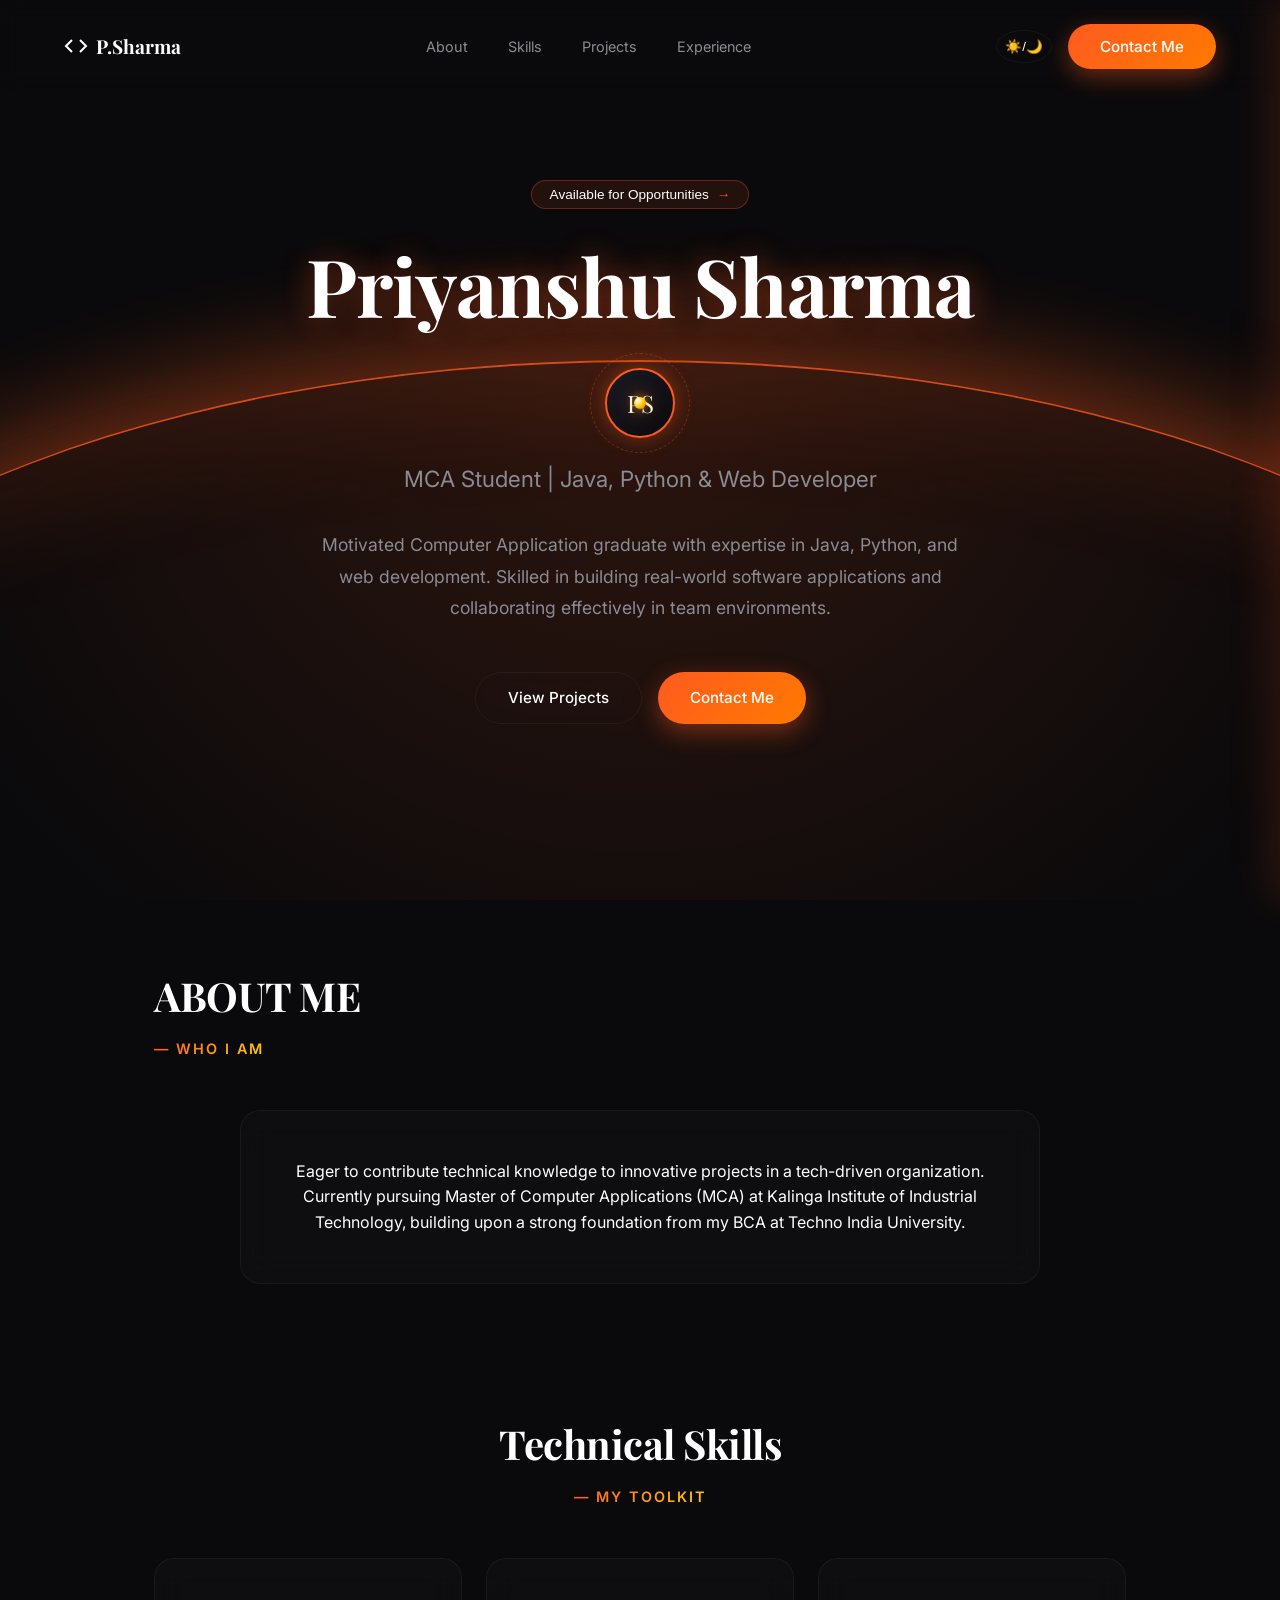
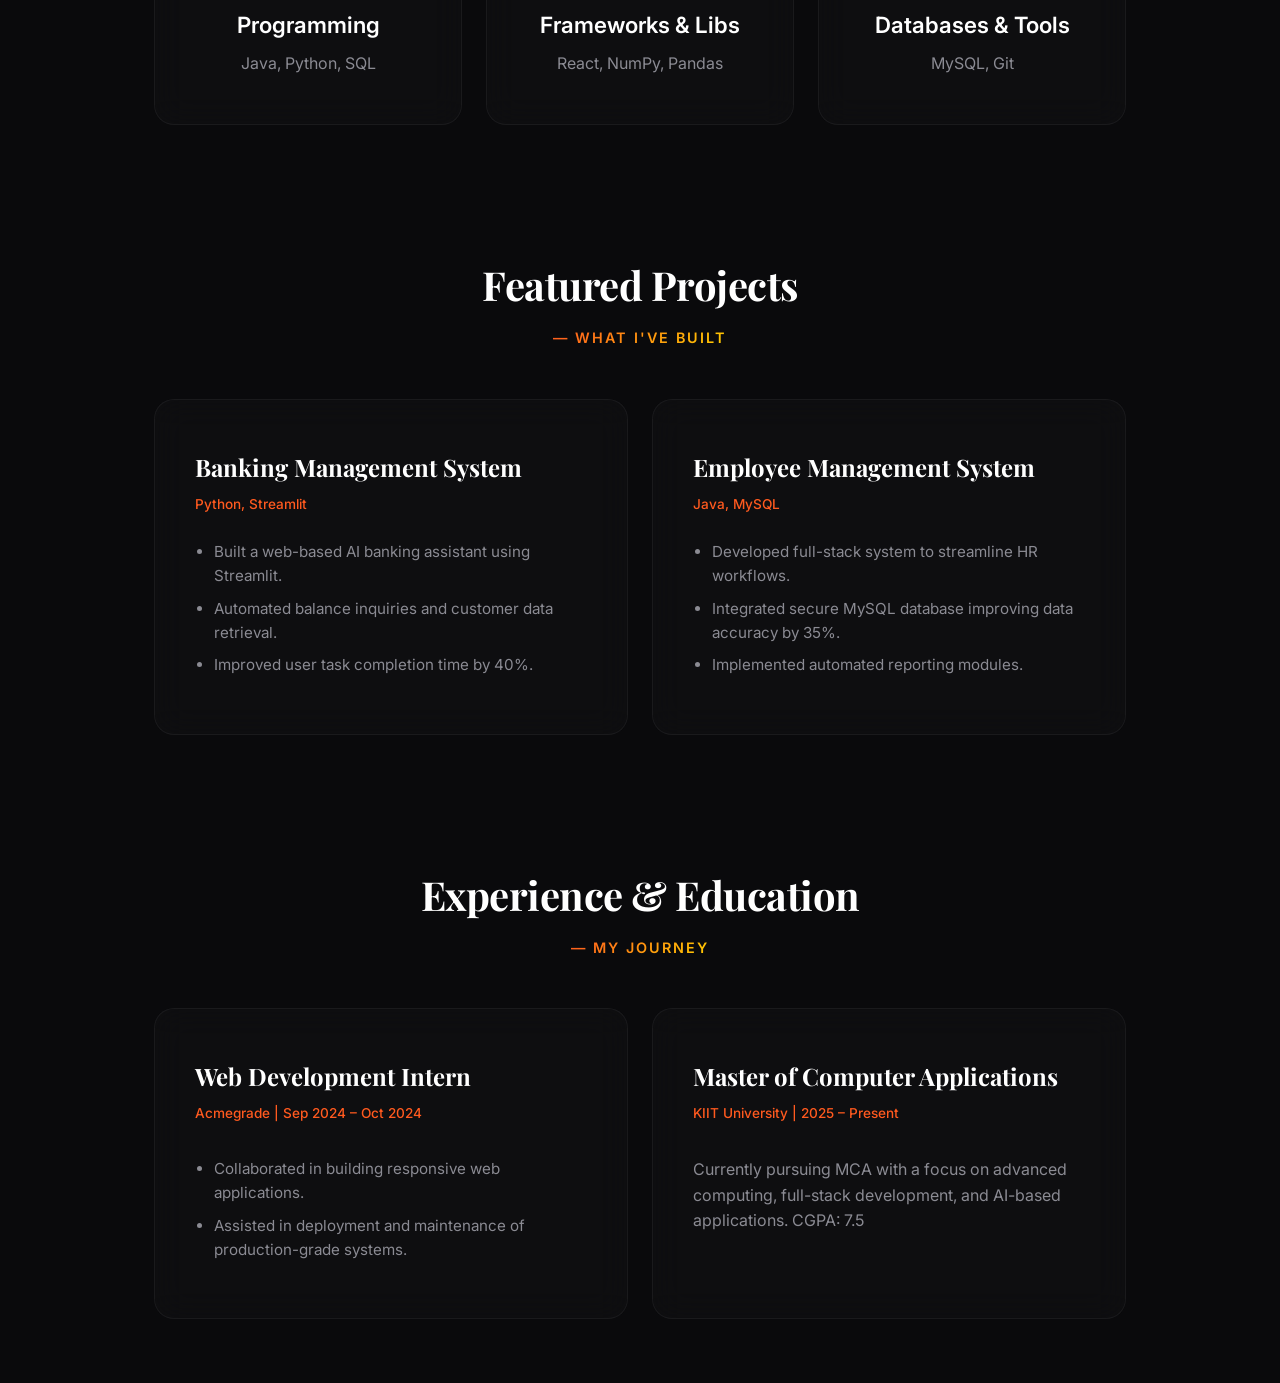
==== commit 0f54edb4: "modificaton 4 in front" ====
--- a/font/index.html
+++ b/font/index.html
@@ -3,7 +3,12 @@
 <head>
     <meta charset="UTF-8">
     <meta name="viewport" content="width=device-width, initial-scale=1.0">
-    <title>Priyanshu Sharma | Developer Portfolio</title>
+    <title>Priyanshu Sharma | Portfolio</title>
+    
+    <link rel="preconnect" href="https://fonts.googleapis.com">
+    <link rel="preconnect" href="https://fonts.gstatic.com" crossorigin>
+    <link href="https://fonts.googleapis.com/css2?family=Inter:wght@300;400;500;600&family=Playfair+Display:ital,wght@0,600;0,700;1,600&display=swap" rel="stylesheet">
+    
     <link rel="stylesheet" href="style.css">
     <script src="script.js" defer></script>
 </head>
@@ -21,152 +26,151 @@
             <a href="#experience">Experience</a>
         </div>
         <div class="nav-actions">
-            <button class="theme-toggle" id="toggleBtn" aria-label="Toggle Theme">
-                ☀️/🌙
-            </button>
-            <a href="#contact" class="btn btn-primary">Contact Me</a>
+            <button class="theme-toggle" id="toggleBtn" aria-label="Toggle Theme">☀️/🌙</button>
+            <button class="btn btn-primary">Contact Me</button>
         </div>
     </nav>
 
-    <section id="hero" class="hero">
-        <div class="badge animate-up">
-            Available for Opportunities <span>→</span>
+    <section class="hero-section">
+        <div class="hero-container text-center">
+            
+            <button class="pill-badge animate-up">
+                Available for Opportunities <span>→</span>
+            </button>
+            
+            <div class="hero-title-wrapper animate-up delay-1">
+                <h1 class="glow-text">Priyanshu Sharma</h1>
+                <div class="profile-orbit-container">
+                    <div class="profile-img-placeholder">PS</div> <div class="orbit-path"></div>
+                    <div class="orbit-planet"></div>
+                </div>
+            </div>
+            
+            <h2 class="animate-up delay-2">MCA Student | Java, Python & Web Developer</h2>
+            
+            <p class="animate-up delay-3 hero-desc">
+                Motivated Computer Application graduate with expertise in Java, Python, and web development. Skilled in building real-world software applications and collaborating effectively in team environments.
+            </p>
+            
+            <div class="hero-buttons animate-up delay-3">
+                <a href="#projects" class="btn btn-outline">View Projects</a>
+                <button class="btn btn-primary">Contact Me</button>
+            </div>
+
         </div>
-        <h1 class="animate-up delay-1">Priyanshu Sharma</h1>
-        <h2 class="animate-up delay-2 subtitle">MCA Student | Java, Python & Web Developer</h2>
-        <p class="animate-up delay-3">Motivated Computer Application graduate with expertise in Java, Python, and web development. Skilled in building real-world software applications and collaborating effectively in team environments.</p>
-        <div class="hero-actions animate-up delay-3">
-            <a href="#projects" class="btn btn-outline">View Projects</a>
-            <a href="#contact" class="btn btn-primary">Contact Me</a>
-        </div>
-        
-        <div class="planet-arc-container"></div>
+
+        <div class="hero-horizon"></div>
     </section>
 
-    <section id="about" class="section-container">
+    <section id="about" class="section-container relative-z">
         <div class="section-header animate-up">
-            <h2>About Me</h2>
-            <span>— WHO I AM</span>
+            <h2>ABOUT ME</h2>
+            <span class="gradient-text">— WHO I AM</span>
         </div>
-        <div class="glass-card animate-up delay-1 text-center">
-            <p>Motivated Computer Application graduate skilled in Java, Python, SQL, React, NumPy, Pandas and MySQL. Strong interest in full-stack development and AI-based applications. Eager to contribute technical knowledge to innovative projects in a tech-driven organization.</p>
+        <div class="glass-card animate-up delay-1 text-center max-w-800 mx-auto">
+            <p>Eager to contribute technical knowledge to innovative projects in a tech-driven organization. Currently pursuing Master of Computer Applications (MCA) at Kalinga Institute of Industrial Technology, building upon a strong foundation from my BCA at Techno India University.</p>
         </div>
     </section>
 
-    <section id="skills" class="section-container">
-        <div class="section-header animate-up">
+    <section id="skills" class="section-container relative-z">
+        <div class="section-header text-center animate-up">
             <h2>Technical Skills</h2>
-            <span>— MY TOOLKIT</span>
+            <span class="gradient-text">— MY TOOLKIT</span>
         </div>
         <div class="grid-container animate-up delay-1">
-            <div class="glass-card skill-card">
+            <div class="glass-card skill-card text-center">
                 <h3>Programming</h3>
-                <ul>
-                    <li>Java</li>
-                    <li>Python</li>
-                    <li>SQL</li>
-                </ul>
+                <p class="text-muted">Java, Python, SQL</p>
             </div>
-            <div class="glass-card skill-card delay-1">
+            <div class="glass-card skill-card text-center delay-1">
                 <h3>Frameworks & Libs</h3>
-                <ul>
-                    <li>React</li>
-                    <li>NumPy</li>
-                    <li>Pandas</li>
-                </ul>
+                <p class="text-muted">React, NumPy, Pandas</p>
             </div>
-            <div class="glass-card skill-card delay-2">
-                <h3>Tools & Databases</h3>
-                <ul>
-                    <li>Git</li>
-                    <li>MySQL</li>
-                </ul>
-            </div>
-            <div class="glass-card skill-card delay-3">
-                <h3>Soft Skills</h3>
-                <ul>
-                    <li>Adaptability</li>
-                    <li>Cross-Functional Collaboration</li>
-                    <li>Time Management</li>
-                </ul>
+            <div class="glass-card skill-card text-center delay-2">
+                <h3>Databases & Tools</h3>
+                <p class="text-muted">MySQL, Git</p>
             </div>
         </div>
     </section>
 
-    <section id="projects" class="section-container">
-        <div class="section-header animate-up">
+    <section id="projects" class="section-container relative-z">
+        <div class="section-header animate-up text-center">
             <h2>Featured Projects</h2>
-            <span>— WHAT I'VE BUILT</span>
+            <span class="gradient-text">— WHAT I'VE BUILT</span>
         </div>
         <div class="grid-container animate-up delay-1">
             <div class="glass-card project-card">
                 <h3>Banking Management System</h3>
                 <span class="tech-stack">Python, Streamlit</span>
                 <ul class="project-bullets">
-                    <li>Built a web-based AI banking assistant.</li>
-                    <li>Automated balance check and customer data retrieval.</li>
-                    <li>Improved user task completion time by 40% with an intuitive dashboard.</li>
+                    <li>Built a web-based AI banking assistant using Streamlit.</li>
+                    <li>Automated balance inquiries and customer data retrieval.</li>
+                    <li>Improved user task completion time by 40%.</li>
                 </ul>
             </div>
             <div class="glass-card project-card delay-1">
                 <h3>Employee Management System</h3>
                 <span class="tech-stack">Java, MySQL</span>
                 <ul class="project-bullets">
-                    <li>Developed full-stack employee management system to streamline HR workflows.</li>
-                    <li>Integrated secure MySQL database improving data accuracy.</li>
-                    <li>Implemented automated reporting modules, lowering repetitive tasks.</li>
+                    <li>Developed full-stack system to streamline HR workflows.</li>
+                    <li>Integrated secure MySQL database improving data accuracy by 35%.</li>
+                    <li>Implemented automated reporting modules.</li>
                 </ul>
             </div>
         </div>
     </section>
 
-    <section id="experience" class="section-container split-section">
-        <div class="split-col animate-up">
-            <div class="section-header">
-                <h2>Education</h2>
-                <span>— ACADEMICS</span>
+    <section id="experience" class="section-container relative-z pb-5">
+        <div class="section-header animate-up text-center">
+            <h2>Experience & Education</h2>
+            <span class="gradient-text">— MY JOURNEY</span>
+        </div>
+        <div class="grid-container animate-up delay-1">
+            <div class="glass-card project-card">
+                <h3>Web Development Intern</h3>
+                <span class="tech-stack">Acmegrade | Sep 2024 – Oct 2024</span>
+                <ul class="project-bullets mt-2">
+                    <li>Collaborated in building responsive web applications.</li>
+                    <li>Assisted in deployment and maintenance of production-grade systems.</li>
+                </ul>
             </div>
-            <div class="timeline-card glass-card">
-                <h3>Master of Computer Applications (MCA)</h3>
-                <span class="date">2025 – Present | CGPA: 7.5</span>
-                <p>Kalinga Institute of Industrial Technology</p>
-            </div>
-            <div class="timeline-card glass-card mt-3">
-                <h3>Bachelor of Computer Applications (BCA)</h3>
-                <span class="date">2022 – 2025 | CGPA: 7.82</span>
-                <p>Techno India University</p>
-            </div>
-        </div>
-        
-        <div class="split-col animate-up delay-1">
-            <div class="section-header">
-                <h2>Experience</h2>
-                <span>— WORK HISTORY</span>
-            </div>
-            <div class="timeline-card glass-card">
-                <h3>Web Development Intern</h3>
-                <span class="date">Sep 2024 – Oct 2024</span>
-                <p><strong>Acmegrade (IIT Bombay, IIM Ahmedabad, Wipro)</strong></p>
-                <ul class="mt-2">
-                    <li>Collaborated in building responsive web applications.</li>
-                    <li>Assisted in deployment and maintenance of production-grade web systems.</li>
-                </ul>
+            <div class="glass-card project-card delay-1">
+                <h3>Master of Computer Applications</h3>
+                <span class="tech-stack">KIIT University | 2025 – Present</span>
+                <p class="text-muted mt-2">Currently pursuing MCA with a focus on advanced computing, full-stack development, and AI-based applications. CGPA: 7.5</p>
             </div>
         </div>
     </section>
 
-    <section id="contact" class="section-container text-center pb-5">
-        <div class="section-header animate-up">
-            <h2>Let's Connect</h2>
-            <span>— REACH OUT</span>
+    <div id="contactSidebar" class="contact-sidebar">
+        <button id="closeSidebarBtn" class="close-sidebar-btn">✕</button>
+        
+        <div class="sidebar-content">
+            <h3 class="sidebar-heading glow-text">Let's Work Together</h3>
+            <p class="sidebar-subtext">Get in touch to collaborate or discuss opportunities.</p>
+            <button class="btn btn-primary get-started-btn">Get Started</button>
+            
+            <div class="sidebar-details">
+                <div class="contact-item">
+                    <span class="label">Email</span>
+                    <a href="mailto:priyanshusharma18015@gmail.com">priyanshusharma18015@gmail.com</a>
+                </div>
+                <div class="contact-item">
+                    <span class="label">Phone</span>
+                    <a href="tel:+917439451492">+91 7439451492</a>
+                </div>
+                
+                <div class="sidebar-socials">
+                    <a href="#" class="social-icon" aria-label="LinkedIn">
+                        <svg viewBox="0 0 24 24" fill="currentColor"><path d="M19 0h-14c-2.761 0-5 2.239-5 5v14c0 2.761 2.239 5 5 5h14c2.762 0 5-2.239 5-5v-14c0-2.761-2.238-5-5-5zm-11 19h-3v-11h3v11zm-1.5-12.268c-.966 0-1.75-.79-1.75-1.764s.784-1.764 1.75-1.764 1.75.79 1.75 1.764-.783 1.764-1.75 1.764zm13.5 12.268h-3v-5.604c0-3.368-4-3.113-4 0v5.604h-3v-11h3v1.765c1.396-2.586 7-2.777 7 2.476v6.759z"/></svg>
+                    </a>
+                    <a href="https://github.com/priyanshusharma445" target="_blank" class="social-icon" aria-label="GitHub">
+                        <svg viewBox="0 0 24 24" fill="currentColor"><path d="M12 0c-6.626 0-12 5.373-12 12 0 5.302 3.438 9.8 8.207 11.387.599.111.793-.261.793-.577v-2.234c-3.338.726-4.033-1.416-4.033-1.416-.546-1.387-1.333-1.756-1.333-1.756-1.089-.745.083-.729.083-.729 1.205.084 1.839 1.237 1.839 1.237 1.07 1.834 2.807 1.304 3.492.997.107-.775.418-1.305.762-1.604-2.665-.305-5.467-1.334-5.467-5.931 0-1.311.469-2.381 1.236-3.221-.124-.303-.535-1.524.117-3.176 0 0 1.008-.322 3.301 1.23.957-.266 1.983-.399 3.003-.404 1.02.005 2.047.138 3.006.404 2.291-1.552 3.297-1.23 3.297-1.23.653 1.653.242 2.874.118 3.176.77.84 1.235 1.911 1.235 3.221 0 4.609-2.807 5.624-5.479 5.921.43.372.823 1.102.823 2.222v3.293c0 .319.192.694.801.576 4.765-1.589 8.199-6.086 8.199-11.386 0-6.627-5.373-12-12-12z"/></svg>
+                    </a>
+                </div>
+            </div>
         </div>
-        <div class="glass-card contact-card animate-up delay-1">
-            <h3>Ready to collaborate?</h3>
-            <p>Email: <a href="mailto:priyanshusharma18015@gmail.com">priyanshusharma18015@gmail.com</a></p>
-            <p>Location: Kolkata, India</p>
-            <a href="mailto:priyanshusharma18015@gmail.com" class="btn btn-primary mt-3 glow-btn">Send me an Email</a>
-        </div>
-    </section>
+    </div>
 
 </body>
 </html>
--- a/font/style.css
+++ b/font/style.css
@@ -1,210 +1,234 @@
-/* --- CSS Variables --- */
+/* --- Premium Theme Variables --- */
 :root {
-    --bg-color: #050505;
+    --bg-primary: #0a0a0c;
     --text-main: #ffffff;
-    --text-muted: #888888;
-    --accent: #ff5a1f;
-    --accent-glow: rgba(255, 90, 31, 0.4);
-    --card-bg: rgba(20, 20, 20, 0.6);
-    --card-border: rgba(255, 255, 255, 0.1);
-    --nav-bg: rgba(255, 255, 255, 0.03);
-    --hover-shadow: rgba(255, 90, 31, 0.2);
-    --planet-core: #020202;
+    --text-muted: #8b8b93;
+    
+    /* Brand Gradients & Glows */
+    --accent-orange: #ff5a1f;
+    --accent-yellow: #ffcc00;
+    --glow-orange: rgba(255, 90, 31, 0.4);
+    --glow-yellow: rgba(255, 200, 0, 0.2);
+    
+    /* Glassmorphism */
+    --nav-bg: rgba(10, 10, 12, 0.8);
+    --glass-bg: rgba(20, 20, 24, 0.4);
+    --glass-border: rgba(255, 255, 255, 0.05);
 }
 
 /* Light Mode Overrides */
 body.light-mode {
-    --bg-color: #f4f4f5;
-    --text-main: #050505;
-    --text-muted: #666666;
-    --card-bg: rgba(255, 255, 255, 0.7);
-    --card-border: rgba(0, 0, 0, 0.1);
-    --nav-bg: rgba(0, 0, 0, 0.04);
-    --hover-shadow: rgba(255, 90, 31, 0.3);
-    --planet-core: #eaeaea;
-}
-
-/* --- Base Styles --- */
-* {
-    margin: 0;
-    padding: 0;
-    box-sizing: border-box;
-    font-family: -apple-system, BlinkMacSystemFont, "Segoe UI", Roboto, sans-serif;
-    scroll-behavior: smooth;
-}
+    --bg-primary: #f8f9fa;
+    --text-main: #111111;
+    --text-muted: #555555;
+    --nav-bg: rgba(248, 249, 250, 0.9);
+    --glass-bg: rgba(255, 255, 255, 0.7);
+    --glass-border: rgba(0, 0, 0, 0.1);
+}
+
+/* --- Base Typography & Reset --- */
+* { margin: 0; padding: 0; box-sizing: border-box; scroll-behavior: smooth; }
 
 body {
-    background-color: var(--bg-color);
+    background-color: var(--bg-primary);
     color: var(--text-main);
+    font-family: 'Inter', sans-serif;
     overflow-x: hidden;
-    position: relative;
-    transition: background-color 0.5s ease, color 0.5s ease;
-}
-
-a {
-    color: var(--accent);
-    text-decoration: none;
-}
+    transition: background-color 0.4s ease, color 0.4s ease;
+    line-height: 1.6;
+}
+
+/* Elegant Headings */
+h1, h2, h3 { font-family: 'Playfair Display', serif; font-weight: 700; }
 
 .text-center { text-align: center; }
+.text-muted { color: var(--text-muted); }
+.mx-auto { margin-left: auto; margin-right: auto; }
+.max-w-800 { max-width: 800px; }
+.relative-z { position: relative; z-index: 10; }
 .mt-2 { margin-top: 0.5rem; }
-.mt-3 { margin-top: 1rem; }
 .pb-5 { padding-bottom: 5rem; }
+
+.glow-text { text-shadow: 0 0 30px var(--glow-orange); }
+.gradient-text {
+    background: linear-gradient(135deg, var(--accent-orange), var(--accent-yellow));
+    -webkit-background-clip: text;
+    -webkit-text-fill-color: transparent;
+    font-weight: 600; letter-spacing: 2px; font-size: 0.9rem; text-transform: uppercase;
+}
 
 /* --- Navigation --- */
 nav {
-    display: flex;
-    justify-content: space-between;
-    align-items: center;
-    padding: 1.5rem 5%;
-    position: fixed;
-    top: 0;
-    width: 100%;
-    z-index: 100;
-    background: var(--bg-color);
-    border-bottom: 1px solid var(--card-border);
+    display: flex; justify-content: space-between; align-items: center;
+    padding: 1.5rem 5%; position: fixed; top: 0; width: 100%;
+    z-index: 100; background: transparent; 
+    backdrop-filter: blur(10px); -webkit-backdrop-filter: blur(10px);
     transition: all 0.5s ease;
 }
-
-.logo { font-size: 1.2rem; font-weight: bold; display: flex; align-items: center; gap: 8px; }
-.nav-links { display: flex; gap: 2rem; }
-.nav-links a { color: var(--text-muted); font-size: 0.9rem; transition: color 0.3s; }
+.logo { font-size: 1.2rem; font-weight: bold; display: flex; align-items: center; gap: 8px; font-family: 'Playfair Display', serif;}
+.nav-links { display: flex; gap: 2.5rem; }
+.nav-links a { color: var(--text-muted); font-size: 0.9rem; text-decoration: none; transition: color 0.3s; }
 .nav-links a:hover { color: var(--text-main); }
 .nav-actions { display: flex; align-items: center; gap: 1rem; }
 
 /* --- Buttons --- */
-.btn { 
-    padding: 0.6rem 1.2rem; 
-    border-radius: 50px; 
-    font-size: 0.9rem; 
-    cursor: pointer; 
-    border: none; 
-    transition: all 0.3s; 
-    font-weight: 500; 
-    display: inline-block;
-}
-.btn-primary { 
-    background-color: var(--accent); 
-    color: white; 
-    box-shadow: 0 4px 15px var(--accent-glow); 
-}
-.btn-primary:hover, .glow-btn:hover { 
-    transform: translateY(-2px); 
-    box-shadow: 0 6px 20px rgba(255, 90, 31, 0.6); 
-    color: white;
-}
-.btn-outline { 
-    background: transparent; 
-    color: var(--text-main); 
-    border: 1px solid var(--card-border); 
-}
-.btn-outline:hover { 
-    background: var(--nav-bg); 
-    border-color: var(--text-main);
-}
+.btn {
+    font-family: 'Inter', sans-serif; font-weight: 500; font-size: 0.95rem;
+    padding: 0.8rem 2rem; border-radius: 50px; cursor: pointer;
+    border: none; transition: all 0.3s ease; display: inline-block; text-decoration: none;
+}
+.btn-primary {
+    background: linear-gradient(135deg, var(--accent-orange), #ff7a00); color: #fff;
+    box-shadow: 0 8px 25px var(--glow-orange);
+}
+.btn-primary:hover { transform: translateY(-2px); box-shadow: 0 12px 35px var(--glow-orange); }
+
+.btn-outline {
+    background: transparent; border: 1px solid var(--glass-border); color: var(--text-main);
+    backdrop-filter: blur(5px);
+}
+.btn-outline:hover { background: rgba(255,255,255,0.05); border-color: var(--text-muted); }
+
 .theme-toggle {
-    background: transparent; border: 1px solid var(--card-border); color: var(--text-main);
-    padding: 0.5rem; border-radius: 50%; cursor: pointer; font-size: 1rem; transition: 0.3s;
-}
-.theme-toggle:hover { background: var(--nav-bg); }
-
-/* --- Hero Section & Arc --- */
-.hero { 
-    display: flex; flex-direction: column; align-items: center; text-align: center; 
-    padding: 10rem 5% 4rem; position: relative; z-index: 10; min-height: 80vh;
-}
-.badge { 
-    background: var(--nav-bg); border: 1px solid var(--card-border); padding: 6px 16px; 
-    border-radius: 50px; font-size: 0.8rem; color: var(--text-muted); display: flex; 
-    gap: 10px; margin-bottom: 1.5rem; backdrop-filter: blur(10px);
-}
-.badge span { background: var(--accent); color: white; padding: 2px 8px; border-radius: 50px; font-size: 0.7rem; }
-h1 { font-size: 4rem; font-weight: 800; margin-bottom: 0.5rem; letter-spacing: -1px; }
-.subtitle { font-size: 1.5rem; color: var(--text-muted); margin-bottom: 1.5rem; font-weight: 400;}
-.hero p { color: var(--text-muted); max-width: 650px; line-height: 1.6; margin-bottom: 2.5rem; font-size: 1.1rem; }
-.hero-actions { display: flex; gap: 1rem; position: relative; z-index: 20;}
-
-.planet-arc-container {
-    position: absolute; top: 75vh; left: 50%; transform: translateX(-50%); width: 140vw; height: 140vw; border-radius: 50%;
-    background: var(--planet-core); border-top: 2px solid var(--accent);
-    box-shadow: 0 -30px 150px 20px var(--accent-glow), inset 0 20px 80px rgba(255, 90, 31, 0.1);
-    z-index: 1; animation: pulseGlow 4s infinite alternate ease-in-out; transition: background 0.5s;
-    pointer-events: none;
-}
-@keyframes pulseGlow {
-    0% { box-shadow: 0 -30px 120px 10px var(--accent-glow), inset 0 20px 80px rgba(255, 90, 31, 0.1); }
-    100% { box-shadow: 0 -40px 180px 30px rgba(255, 90, 31, 0.6), inset 0 20px 100px rgba(255, 90, 31, 0.2); }
-}
-
-/* --- Sections & Layout --- */
-.section-container {
-    padding: 6rem 5%;
-    max-width: 1200px;
-    margin: 0 auto;
-    position: relative;
-    z-index: 10;
-}
-.section-header { text-align: left; margin-bottom: 3rem; }
-.text-center .section-header { text-align: center; }
-.section-header h2 { font-size: 2.5rem; font-weight: 800; letter-spacing: -1px; line-height: 1.2; text-transform: uppercase; }
-.section-header span { color: var(--accent); font-weight: bold; font-size: 0.9rem; letter-spacing: 2px;}
-
-/* Glassmorphism Cards */
+    background: transparent; border: 1px solid var(--glass-border); color: var(--text-main);
+    padding: 0.5rem; border-radius: 50%; cursor: pointer; transition: 0.3s;
+}
+.theme-toggle:hover { background: var(--glass-bg); transform: scale(1.1); }
+
+/* Pill Badge */
+.pill-badge {
+    background: rgba(255,90,31,0.1); border: 1px solid rgba(255,90,31,0.3);
+    padding: 6px 18px; border-radius: 50px; color: var(--text-main);
+    font-size: 0.85rem; display: inline-flex; align-items: center; gap: 8px;
+    cursor: pointer; margin-bottom: 2rem; transition: all 0.3s;
+}
+.pill-badge span { color: var(--accent-orange); font-weight: bold; }
+.pill-badge:hover { background: rgba(255,90,31,0.2); box-shadow: 0 0 20px var(--glow-orange); }
+
+/* --- Centered Hero Layout --- */
+.hero-section {
+    position: relative; min-height: 100vh; display: flex; flex-direction: column; 
+    align-items: center; justify-content: flex-start; padding-top: 20vh;
+    overflow: hidden; 
+}
+.hero-container { position: relative; z-index: 10; max-width: 800px; padding: 0 5%; }
+
+/* NEW: Hero Title & Orbit Container */
+.hero-title-wrapper {
+    display: flex; align-items: center; justify-content: center;
+    gap: 1.5rem; flex-wrap: wrap; margin-bottom: 0.5rem;
+}
+.hero-title-wrapper h1 { font-size: 5rem; letter-spacing: -1px; line-height: 1.1; margin: 0; }
+
+.profile-orbit-container {
+    position: relative; width: 100px; height: 100px;
+    display: flex; justify-content: center; align-items: center;
+}
+.profile-img-placeholder {
+    width: 70px; height: 70px; border-radius: 50%;
+    background: linear-gradient(135deg, #1a1a24, #0a0a0c);
+    border: 2px solid #ff5a1f; box-shadow: 0 0 20px rgba(255, 90, 31, 0.4);
+    display: flex; justify-content: center; align-items: center;
+    font-family: 'Playfair Display', serif; font-size: 1.5rem; color: #fff; z-index: 2;
+}
+.orbit-path {
+    position: absolute; width: 100%; height: 100%;
+    border: 1px dashed rgba(255, 90, 31, 0.3); border-radius: 50%;
+}
+.orbit-planet {
+    position: absolute; top: 50%; left: 50%; width: 12px; height: 12px;
+    background: radial-gradient(circle at 30% 30%, #ffffff, #ffcc00, #ff5a1f);
+    border-radius: 50%; box-shadow: 0 0 10px rgba(255, 200, 0, 0.6), 0 0 20px rgba(255, 90, 31, 0.8);
+    margin: -6px 0 0 -6px; animation: rotateOrbit 8s linear infinite; z-index: 3;
+}
+@keyframes rotateOrbit {
+    from { transform: rotate(0deg) translateX(50px) rotate(0deg); }
+    to { transform: rotate(360deg) translateX(50px) rotate(-360deg); }
+}
+
+.hero-container h2 { font-size: 1.4rem; color: var(--text-muted); margin-bottom: 2rem; font-family: 'Inter', sans-serif; font-weight: 400; }
+.hero-desc { font-size: 1.1rem; color: var(--text-muted); margin-bottom: 3rem; line-height: 1.8; }
+.hero-buttons { display: flex; gap: 1rem; justify-content: center; }
+
+/* Massive Semi-Circular Horizon */
+.hero-horizon {
+    position: absolute; bottom: -40vh; left: 50%; transform: translateX(-50%);
+    width: 150vw; height: 100vh; border-radius: 50% 50% 0 0;
+    border-top: 2px solid rgba(255, 90, 31, 0.8);
+    box-shadow: 0 -30px 100px rgba(255, 90, 31, 0.4), inset 0 50px 100px rgba(255, 90, 31, 0.1);
+    background: radial-gradient(ellipse at top, rgba(255, 90, 31, 0.15) 0%, transparent 60%);
+    z-index: 1; pointer-events: none;
+}
+
+/* --- Sections & Glass Cards --- */
+.section-container { padding: 4rem 5%; max-width: 1100px; margin: 0 auto; }
+.section-header { margin-bottom: 3rem; }
+.section-header h2 { font-size: 2.5rem; margin-bottom: 0.5rem; letter-spacing: -0.5px; }
+
 .glass-card {
-    background: var(--card-bg);
-    border: 1px solid var(--card-border);
-    border-radius: 16px;
-    padding: 2.5rem;
-    backdrop-filter: blur(12px);
-    -webkit-backdrop-filter: blur(12px);
-    transition: all 0.4s cubic-bezier(0.25, 0.8, 0.25, 1);
-}
-.glass-card:hover {
-    transform: translateY(-8px);
-    box-shadow: 0 15px 35px var(--hover-shadow);
-    border-color: rgba(255, 90, 31, 0.5);
-}
-
-/* Grids */
-.grid-container {
-    display: grid;
-    grid-template-columns: repeat(auto-fit, minmax(250px, 1fr));
-    gap: 1.5rem;
-}
-
-/* Skills Cards Specifics */
-.skill-card h3 { margin-bottom: 1.5rem; font-size: 1.3rem; color: var(--text-main); }
-.skill-card ul { list-style: none; color: var(--text-muted); line-height: 2; font-size: 1.05rem;}
-
-/* Projects Cards Specifics */
-.project-card h3 { font-size: 1.5rem; margin-bottom: 0.5rem; }
-.tech-stack { display: inline-block; font-size: 0.85rem; color: var(--accent); margin-bottom: 1.5rem; font-weight: bold; }
-.project-bullets { margin-left: 1.2rem; color: var(--text-muted); line-height: 1.6; font-size: 0.95rem;}
+    background: var(--glass-bg); border: 1px solid var(--glass-border);
+    border-radius: 20px; padding: 3rem 2.5rem;
+    backdrop-filter: blur(16px); -webkit-backdrop-filter: blur(16px);
+    transition: all 0.4s ease;
+}
+.glass-card:hover { transform: translateY(-5px); border-color: rgba(255, 90, 31, 0.3); box-shadow: 0 10px 30px rgba(0,0,0,0.3); }
+
+.grid-container { display: grid; grid-template-columns: repeat(auto-fit, minmax(300px, 1fr)); gap: 1.5rem; }
+
+.skill-card h3 { margin-bottom: 0.5rem; font-size: 1.4rem; font-family: 'Inter', sans-serif; font-weight: 600;}
+.project-card h3 { font-size: 1.5rem; margin-bottom: 0.3rem; }
+.tech-stack { display: inline-block; font-size: 0.85rem; color: var(--accent-orange); margin-bottom: 1.5rem; font-weight: 500; }
+.project-bullets { margin-left: 1.2rem; color: var(--text-muted); font-size: 0.95rem; }
 .project-bullets li { margin-bottom: 0.5rem; }
 
-/* Split Section (Education & Experience) */
-.split-section { display: flex; gap: 3rem; }
-.split-col { flex: 1; }
-.timeline-card h3 { font-size: 1.3rem; margin-bottom: 0.5rem;}
-.timeline-card .date { display: block; font-size: 0.85rem; color: var(--accent); margin-bottom: 1rem; font-weight: bold;}
-.timeline-card p, .timeline-card ul { color: var(--text-muted); font-size: 0.95rem; }
-.timeline-card ul { margin-left: 1.2rem; }
-
-/* Contact Specific */
-.contact-card p { font-size: 1.1rem; color: var(--text-muted); margin: 0.5rem 0;}
-.contact-card h3 { font-size: 1.8rem; margin-bottom: 1rem;}
-
-/* --- Animations --- */
-.animate-up { opacity: 0; transform: translateY(40px); transition: all 0.8s cubic-bezier(0.16, 1, 0.3, 1); }
+/* --- NEW: Sliding Contact Sidebar --- */
+.contact-sidebar {
+    position: fixed; top: 0; right: 0; width: 100%; max-width: 420px; height: 100vh;
+    background: rgba(20, 20, 24, 0.85); backdrop-filter: blur(15px); -webkit-backdrop-filter: blur(15px);
+    border-left: 2px solid rgba(255, 90, 31, 0.6); box-shadow: -10px 0 40px rgba(255, 90, 31, 0.15);
+    z-index: 9999; transform: translateX(100%); transition: transform 0.5s ease;
+    display: flex; flex-direction: column; justify-content: center;
+}
+.contact-sidebar.active { transform: translateX(0); }
+
+.close-sidebar-btn {
+    position: absolute; top: 2rem; right: 2.5rem; background: transparent; border: none;
+    color: #8b8b93; font-size: 1.8rem; cursor: pointer; transition: color 0.3s ease, transform 0.3s ease;
+}
+.close-sidebar-btn:hover { color: #ff5a1f; transform: rotate(90deg); }
+
+.sidebar-content { padding: 3rem; }
+.sidebar-heading { font-family: 'Playfair Display', serif; font-size: 2.2rem; margin-bottom: 0.5rem; }
+.sidebar-subtext { color: #8b8b93; margin-bottom: 2rem; font-size: 0.95rem; line-height: 1.5; }
+.get-started-btn { margin-bottom: 3rem; width: 100%; }
+
+.contact-item { margin-bottom: 1.5rem; }
+.contact-item .label { display: block; font-size: 0.8rem; color: #8b8b93; text-transform: uppercase; letter-spacing: 1px; margin-bottom: 0.3rem; }
+.contact-item a { color: #ffffff; font-size: 1.1rem; text-decoration: none; transition: color 0.3s ease; }
+.contact-item a:hover { color: #ff5a1f; text-shadow: 0 0 10px rgba(255, 90, 31, 0.5); }
+
+.sidebar-socials { display: flex; gap: 1rem; margin-top: 2rem; }
+.social-icon {
+    width: 45px; height: 45px; border-radius: 50%; border: 1px solid var(--glass-border); background: rgba(255,255,255,0.05);
+    display: flex; align-items: center; justify-content: center; color: var(--text-main); transition: all 0.3s ease;
+}
+.social-icon svg { width: 20px; height: 20px; }
+.social-icon:hover {
+    border-color: var(--accent-orange); color: var(--accent-orange);
+    box-shadow: 0 0 15px var(--glow-orange); transform: translateY(-3px);
+}
+
+/* --- Entrance Animations --- */
+.animate-up { opacity: 0; transform: translateY(30px); transition: all 0.8s cubic-bezier(0.16, 1, 0.3, 1); }
 .animate-up.visible { opacity: 1; transform: translateY(0); }
 .delay-1 { transition-delay: 0.1s; }
 .delay-2 { transition-delay: 0.2s; }
 .delay-3 { transition-delay: 0.3s; }
 
-/* --- Responsive Design --- */
+/* --- Responsive --- */
 @media (max-width: 900px) {
-    .split-section { flex-direction: column; }
-    h1 { font-size: 3rem; }
-    .nav-links { display: none; } /* Simplified for mobile, ideally add a hamburger menu */
-    .hero { padding-top: 8rem; }
+    .nav-links { display: none; }
+    .hero-title-wrapper h1 { font-size: 3.5rem; }
+    .hero-horizon { width: 250vw; bottom: -20vh; height: 60vh; }
+    .hero-buttons { flex-direction: column; width: 100%; max-width: 300px; margin: 0 auto; }
 }
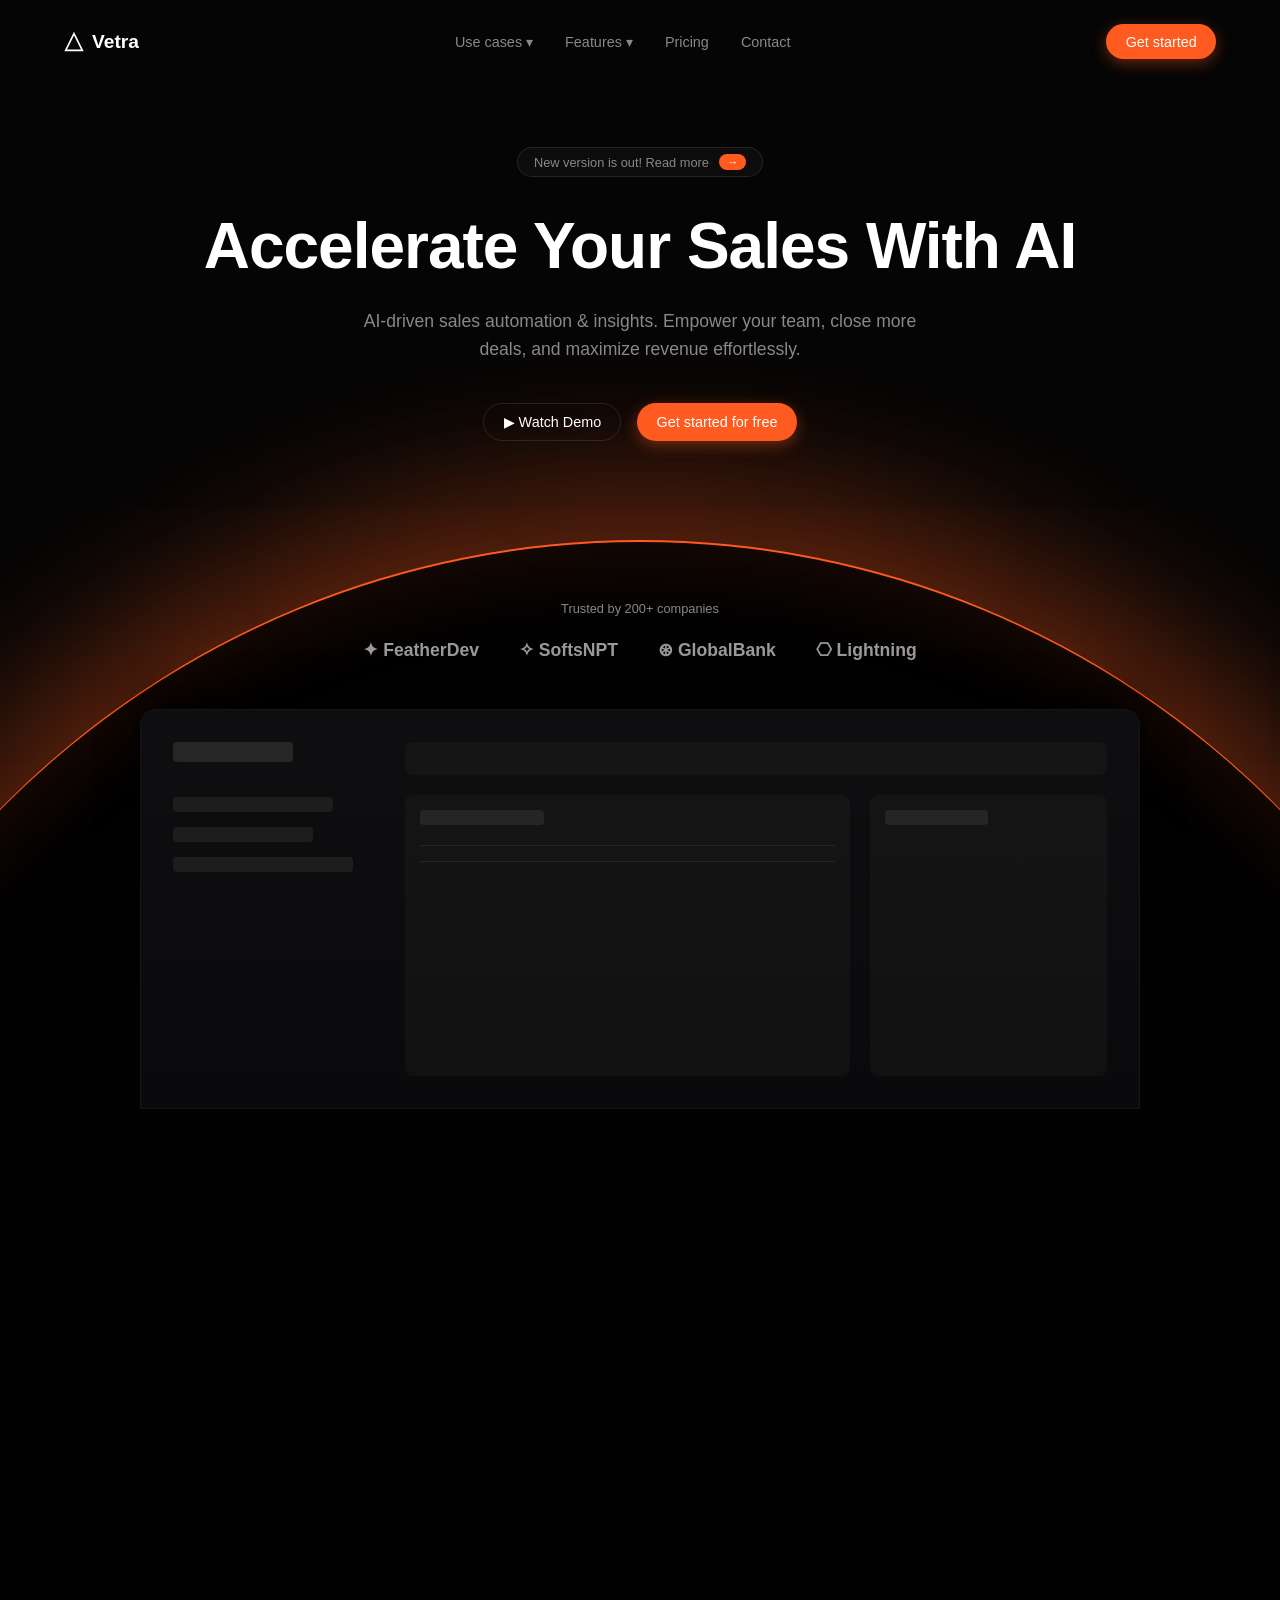
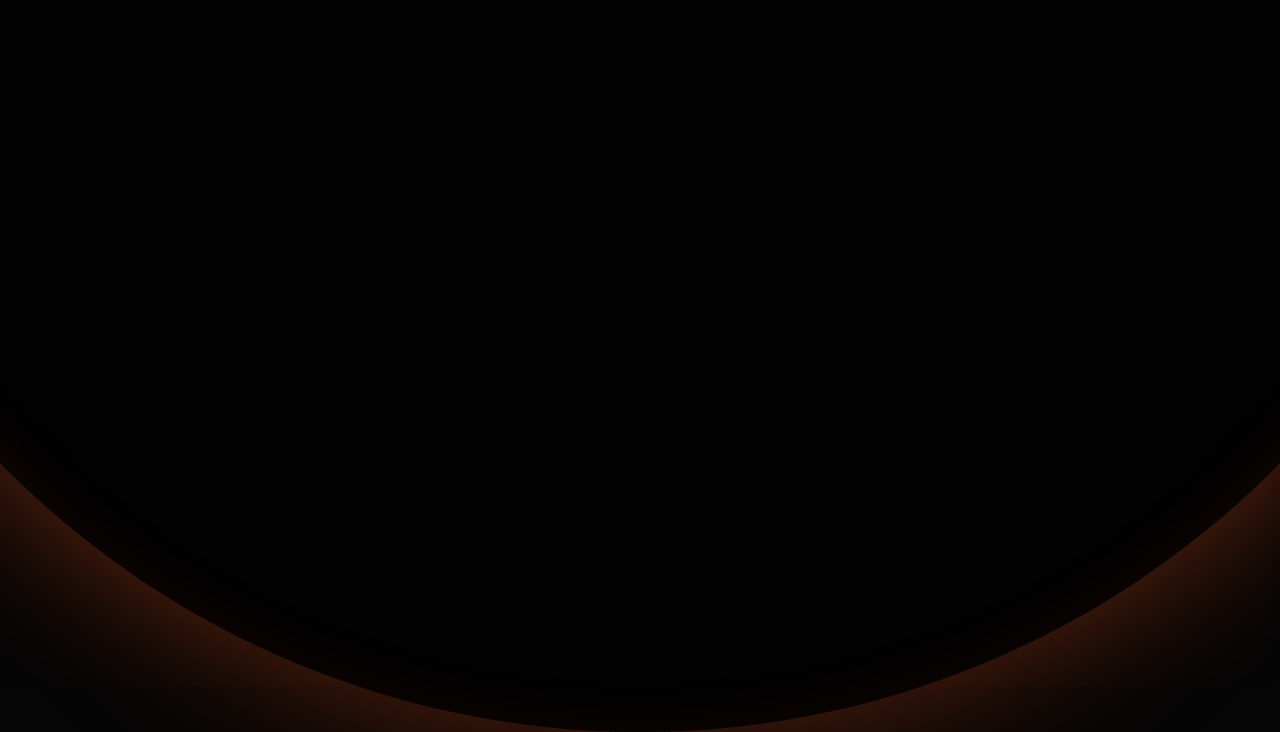
==== commit 864eafe2: "modification 6.1" ====
--- a/font/index.html
+++ b/font/index.html
@@ -3,12 +3,7 @@
 <head>
     <meta charset="UTF-8">
     <meta name="viewport" content="width=device-width, initial-scale=1.0">
-    <title>Priyanshu Sharma | Portfolio</title>
-    
-    <link rel="preconnect" href="https://fonts.googleapis.com">
-    <link rel="preconnect" href="https://fonts.gstatic.com" crossorigin>
-    <link href="https://fonts.googleapis.com/css2?family=Inter:wght@300;400;500;600&family=Playfair+Display:ital,wght@0,600;0,700;1,600&display=swap" rel="stylesheet">
-    
+    <title>Vetra UI</title>
     <link rel="stylesheet" href="style.css">
     <script src="script.js" defer></script>
 </head>
@@ -16,157 +11,63 @@
 
     <nav>
         <div class="logo">
-            <svg width="24" height="24" viewBox="0 0 24 24" fill="none" stroke="currentColor" stroke-width="2"><path d="M16 18l6-6-6-6M8 6l-6 6 6 6"/></svg>
-            P.Sharma
+            <svg width="20" height="20" viewBox="0 0 24 24" fill="none" stroke="currentColor" stroke-width="2"><path d="M12 2L2 22h20L12 2z"/></svg>
+            Vetra
         </div>
         <div class="nav-links">
-            <a href="#about">About</a>
-            <a href="#skills">Skills</a>
-            <a href="#projects">Projects</a>
-            <a href="#experience">Experience</a>
+            <a href="#">Use cases ▾</a>
+            <a href="#">Features ▾</a>
+            <a href="#">Pricing</a>
+            <a href="#">Contact</a>
         </div>
-        <div class="nav-actions">
-            <button class="theme-toggle" id="toggleBtn" aria-label="Toggle Theme">☀️/🌙</button>
-            <button class="btn btn-primary">Contact Me</button>
-        </div>
+        <button class="btn btn-primary">Get started</button>
     </nav>
 
-    <section class="hero-section">
-        <div class="hero-container text-center">
-            
-            <button class="pill-badge animate-up">
-                Available for Opportunities <span>→</span>
+    <div class="hero">
+        <div class="badge animate-up">
+            New version is out! Read more <span>→</span>
+        </div>
+        <h1 class="animate-up delay-1">Accelerate Your Sales With AI</h1>
+        <p class="animate-up delay-2">AI-driven sales automation & insights. Empower your team, close more deals, and maximize revenue effortlessly.</p>
+        <div class="hero-actions animate-up delay-3">
+            <button class="btn btn-outline">
+                ▶ Watch Demo
             </button>
-            
-            <div class="hero-title-wrapper animate-up delay-1">
-                <h1 class="glow-text">Priyanshu Sharma</h1>
-                <div class="profile-orbit-container">
-                    <div class="profile-img-placeholder">PS</div> <div class="orbit-path"></div>
-                    <div class="orbit-planet"></div>
-                </div>
+            <button class="btn btn-primary">Get started for free</button>
+        </div>
+    </div>
+
+    <div class="planet-arc-container"></div>
+
+    <div class="bottom-content">
+        <div class="trusted-by animate-up delay-1">
+            <p>Trusted by 200+ companies</p>
+            <div class="logos">
+                <span>✦ FeatherDev</span>
+                <span>✧ SoftsNPT</span>
+                <span>⊛ GlobalBank</span>
+                <span>⎔ Lightning</span>
             </div>
-            
-            <h2 class="animate-up delay-2">MCA Student | Java, Python & Web Developer</h2>
-            
-            <p class="animate-up delay-3 hero-desc">
-                Motivated Computer Application graduate with expertise in Java, Python, and web development. Skilled in building real-world software applications and collaborating effectively in team environments.
-            </p>
-            
-            <div class="hero-buttons animate-up delay-3">
-                <a href="#projects" class="btn btn-outline">View Projects</a>
-                <button class="btn btn-primary">Contact Me</button>
-            </div>
-
         </div>
 
-        <div class="hero-horizon"></div>
-    </section>
-
-    <section id="about" class="section-container relative-z">
-        <div class="section-header animate-up">
-            <h2>ABOUT ME</h2>
-            <span class="gradient-text">— WHO I AM</span>
-        </div>
-        <div class="glass-card animate-up delay-1 text-center max-w-800 mx-auto">
-            <p>Eager to contribute technical knowledge to innovative projects in a tech-driven organization. Currently pursuing Master of Computer Applications (MCA) at Kalinga Institute of Industrial Technology, building upon a strong foundation from my BCA at Techno India University.</p>
-        </div>
-    </section>
-
-    <section id="skills" class="section-container relative-z">
-        <div class="section-header text-center animate-up">
-            <h2>Technical Skills</h2>
-            <span class="gradient-text">— MY TOOLKIT</span>
-        </div>
-        <div class="grid-container animate-up delay-1">
-            <div class="glass-card skill-card text-center">
-                <h3>Programming</h3>
-                <p class="text-muted">Java, Python, SQL</p>
+        <div class="dashboard-mock animate-up delay-2">
+            <div style="width: 200px; display: flex; flex-direction: column; gap: 15px;">
+                <div style="height: 20px; width: 60%; background: #222; border-radius: 4px;"></div>
+                <div style="height: 15px; width: 80%; background: #1a1a1a; border-radius: 4px; margin-top: 20px;"></div>
+                <div style="height: 15px; width: 70%; background: #1a1a1a; border-radius: 4px;"></div>
+                <div style="height: 15px; width: 90%; background: #1a1a1a; border-radius: 4px;"></div>
             </div>
-            <div class="glass-card skill-card text-center delay-1">
-                <h3>Frameworks & Libs</h3>
-                <p class="text-muted">React, NumPy, Pandas</p>
-            </div>
-            <div class="glass-card skill-card text-center delay-2">
-                <h3>Databases & Tools</h3>
-                <p class="text-muted">MySQL, Git</p>
-            </div>
-        </div>
-    </section>
-
-    <section id="projects" class="section-container relative-z">
-        <div class="section-header animate-up text-center">
-            <h2>Featured Projects</h2>
-            <span class="gradient-text">— WHAT I'VE BUILT</span>
-        </div>
-        <div class="grid-container animate-up delay-1">
-            <div class="glass-card project-card">
-                <h3>Banking Management System</h3>
-                <span class="tech-stack">Python, Streamlit</span>
-                <ul class="project-bullets">
-                    <li>Built a web-based AI banking assistant using Streamlit.</li>
-                    <li>Automated balance inquiries and customer data retrieval.</li>
-                    <li>Improved user task completion time by 40%.</li>
-                </ul>
-            </div>
-            <div class="glass-card project-card delay-1">
-                <h3>Employee Management System</h3>
-                <span class="tech-stack">Java, MySQL</span>
-                <ul class="project-bullets">
-                    <li>Developed full-stack system to streamline HR workflows.</li>
-                    <li>Integrated secure MySQL database improving data accuracy by 35%.</li>
-                    <li>Implemented automated reporting modules.</li>
-                </ul>
-            </div>
-        </div>
-    </section>
-
-    <section id="experience" class="section-container relative-z pb-5">
-        <div class="section-header animate-up text-center">
-            <h2>Experience & Education</h2>
-            <span class="gradient-text">— MY JOURNEY</span>
-        </div>
-        <div class="grid-container animate-up delay-1">
-            <div class="glass-card project-card">
-                <h3>Web Development Intern</h3>
-                <span class="tech-stack">Acmegrade | Sep 2024 – Oct 2024</span>
-                <ul class="project-bullets mt-2">
-                    <li>Collaborated in building responsive web applications.</li>
-                    <li>Assisted in deployment and maintenance of production-grade systems.</li>
-                </ul>
-            </div>
-            <div class="glass-card project-card delay-1">
-                <h3>Master of Computer Applications</h3>
-                <span class="tech-stack">KIIT University | 2025 – Present</span>
-                <p class="text-muted mt-2">Currently pursuing MCA with a focus on advanced computing, full-stack development, and AI-based applications. CGPA: 7.5</p>
-            </div>
-        </div>
-    </section>
-
-    <div id="contactSidebar" class="contact-sidebar">
-        <button id="closeSidebarBtn" class="close-sidebar-btn">✕</button>
-        
-        <div class="sidebar-content">
-            <h3 class="sidebar-heading glow-text">Let's Work Together</h3>
-            <p class="sidebar-subtext">Get in touch to collaborate or discuss opportunities.</p>
-            <button class="btn btn-primary get-started-btn">Get Started</button>
-            
-            <div class="sidebar-details">
-                <div class="contact-item">
-                    <span class="label">Email</span>
-                    <a href="mailto:priyanshusharma18015@gmail.com">priyanshusharma18015@gmail.com</a>
-                </div>
-                <div class="contact-item">
-                    <span class="label">Phone</span>
-                    <a href="tel:+917439451492">+91 7439451492</a>
-                </div>
-                
-                <div class="sidebar-socials">
-                    <a href="#" class="social-icon" aria-label="LinkedIn">
-                        <svg viewBox="0 0 24 24" fill="currentColor"><path d="M19 0h-14c-2.761 0-5 2.239-5 5v14c0 2.761 2.239 5 5 5h14c2.762 0 5-2.239 5-5v-14c0-2.761-2.238-5-5-5zm-11 19h-3v-11h3v11zm-1.5-12.268c-.966 0-1.75-.79-1.75-1.764s.784-1.764 1.75-1.764 1.75.79 1.75 1.764-.783 1.764-1.75 1.764zm13.5 12.268h-3v-5.604c0-3.368-4-3.113-4 0v5.604h-3v-11h3v1.765c1.396-2.586 7-2.777 7 2.476v6.759z"/></svg>
-                    </a>
-                    <a href="https://github.com/priyanshusharma445" target="_blank" class="social-icon" aria-label="GitHub">
-                        <svg viewBox="0 0 24 24" fill="currentColor"><path d="M12 0c-6.626 0-12 5.373-12 12 0 5.302 3.438 9.8 8.207 11.387.599.111.793-.261.793-.577v-2.234c-3.338.726-4.033-1.416-4.033-1.416-.546-1.387-1.333-1.756-1.333-1.756-1.089-.745.083-.729.083-.729 1.205.084 1.839 1.237 1.839 1.237 1.07 1.834 2.807 1.304 3.492.997.107-.775.418-1.305.762-1.604-2.665-.305-5.467-1.334-5.467-5.931 0-1.311.469-2.381 1.236-3.221-.124-.303-.535-1.524.117-3.176 0 0 1.008-.322 3.301 1.23.957-.266 1.983-.399 3.003-.404 1.02.005 2.047.138 3.006.404 2.291-1.552 3.297-1.23 3.297-1.23.653 1.653.242 2.874.118 3.176.77.84 1.235 1.911 1.235 3.221 0 4.609-2.807 5.624-5.479 5.921.43.372.823 1.102.823 2.222v3.293c0 .319.192.694.801.576 4.765-1.589 8.199-6.086 8.199-11.386 0-6.627-5.373-12-12-12z"/></svg>
-                    </a>
+            <div style="flex: 1; display: flex; flex-direction: column; gap: 20px;">
+                <div style="height: 40px; width: 100%; background: #111; border-radius: 8px;"></div>
+                <div style="display: flex; gap: 20px; height: 100%;">
+                    <div style="flex: 2; background: #111; border-radius: 8px; padding: 15px;">
+                        <div style="height: 15px; width: 30%; background: #222; border-radius: 4px; margin-bottom: 20px;"></div>
+                        <div style="height: 1px; width: 100%; background: #222; margin-bottom: 15px;"></div>
+                        <div style="height: 1px; width: 100%; background: #222; margin-bottom: 15px;"></div>
+                    </div>
+                    <div style="flex: 1; background: #111; border-radius: 8px; padding: 15px;">
+                        <div style="height: 15px; width: 50%; background: #222; border-radius: 4px;"></div>
+                    </div>
                 </div>
             </div>
         </div>
--- a/font/style.css
+++ b/font/style.css
@@ -1,234 +1,243 @@
-/* --- Premium Theme Variables --- */
 :root {
-    --bg-primary: #0a0a0c;
+    --bg-color: #050505;
     --text-main: #ffffff;
-    --text-muted: #8b8b93;
-    
-    /* Brand Gradients & Glows */
-    --accent-orange: #ff5a1f;
-    --accent-yellow: #ffcc00;
-    --glow-orange: rgba(255, 90, 31, 0.4);
-    --glow-yellow: rgba(255, 200, 0, 0.2);
-    
-    /* Glassmorphism */
-    --nav-bg: rgba(10, 10, 12, 0.8);
-    --glass-bg: rgba(20, 20, 24, 0.4);
-    --glass-border: rgba(255, 255, 255, 0.05);
-}
-
-/* Light Mode Overrides */
-body.light-mode {
-    --bg-primary: #f8f9fa;
-    --text-main: #111111;
-    --text-muted: #555555;
-    --nav-bg: rgba(248, 249, 250, 0.9);
-    --glass-bg: rgba(255, 255, 255, 0.7);
-    --glass-border: rgba(0, 0, 0, 0.1);
-}
-
-/* --- Base Typography & Reset --- */
-* { margin: 0; padding: 0; box-sizing: border-box; scroll-behavior: smooth; }
+    --text-muted: #888888;
+    --accent: #ff5a1f;
+    --accent-glow: rgba(255, 90, 31, 0.4);
+    --nav-bg: rgba(255, 255, 255, 0.03);
+    --border-color: rgba(255, 255, 255, 0.1);
+}
+
+* {
+    margin: 0;
+    padding: 0;
+    box-sizing: border-box;
+    font-family: -apple-system, BlinkMacSystemFont, "Segoe UI", Roboto, Helvetica, Arial, sans-serif;
+}
 
 body {
-    background-color: var(--bg-primary);
+    background-color: var(--bg-color);
     color: var(--text-main);
-    font-family: 'Inter', sans-serif;
     overflow-x: hidden;
-    transition: background-color 0.4s ease, color 0.4s ease;
+    position: relative;
+}
+
+/* Navigation */
+nav {
+    display: flex;
+    justify-content: space-between;
+    align-items: center;
+    padding: 1.5rem 5%;
+    position: relative;
+    z-index: 10;
+}
+
+.logo {
+    font-size: 1.2rem;
+    font-weight: bold;
+    display: flex;
+    align-items: center;
+    gap: 8px;
+}
+
+.nav-links {
+    display: flex;
+    gap: 2rem;
+}
+
+.nav-links a {
+    color: var(--text-muted);
+    text-decoration: none;
+    font-size: 0.9rem;
+    transition: color 0.3s ease;
+}
+
+.nav-links a:hover {
+    color: var(--text-main);
+}
+
+.btn {
+    padding: 0.6rem 1.2rem;
+    border-radius: 50px;
+    font-size: 0.9rem;
+    cursor: pointer;
+    border: none;
+    transition: all 0.3s ease;
+    font-weight: 500;
+}
+
+.btn-primary {
+    background-color: var(--accent);
+    color: white;
+    box-shadow: 0 4px 15px var(--accent-glow);
+}
+
+.btn-primary:hover {
+    transform: translateY(-2px);
+    box-shadow: 0 6px 20px rgba(255, 90, 31, 0.6);
+}
+
+.btn-outline {
+    background: transparent;
+    color: var(--text-main);
+    border: 1px solid var(--border-color);
+    display: flex;
+    align-items: center;
+    gap: 8px;
+}
+
+.btn-outline:hover {
+    background: rgba(255,255,255,0.05);
+}
+
+/* Hero Section */
+.hero {
+    display: flex;
+    flex-direction: column;
+    align-items: center;
+    text-align: center;
+    padding: 4rem 5% 0;
+    position: relative;
+    z-index: 10;
+}
+
+.badge {
+    background: var(--nav-bg);
+    border: 1px solid var(--border-color);
+    padding: 6px 16px;
+    border-radius: 50px;
+    font-size: 0.8rem;
+    color: var(--text-muted);
+    display: flex;
+    align-items: center;
+    gap: 10px;
+    margin-bottom: 2rem;
+}
+
+.badge span {
+    background: var(--accent);
+    color: white;
+    padding: 2px 8px;
+    border-radius: 50px;
+    font-size: 0.7rem;
+}
+
+h1 {
+    font-size: 4rem;
+    font-weight: 600;
+    margin-bottom: 1.5rem;
+    letter-spacing: -1px;
+}
+
+.hero p {
+    color: var(--text-muted);
+    max-width: 600px;
     line-height: 1.6;
-}
-
-/* Elegant Headings */
-h1, h2, h3 { font-family: 'Playfair Display', serif; font-weight: 700; }
-
-.text-center { text-align: center; }
-.text-muted { color: var(--text-muted); }
-.mx-auto { margin-left: auto; margin-right: auto; }
-.max-w-800 { max-width: 800px; }
-.relative-z { position: relative; z-index: 10; }
-.mt-2 { margin-top: 0.5rem; }
-.pb-5 { padding-bottom: 5rem; }
-
-.glow-text { text-shadow: 0 0 30px var(--glow-orange); }
-.gradient-text {
-    background: linear-gradient(135deg, var(--accent-orange), var(--accent-yellow));
-    -webkit-background-clip: text;
-    -webkit-text-fill-color: transparent;
-    font-weight: 600; letter-spacing: 2px; font-size: 0.9rem; text-transform: uppercase;
-}
-
-/* --- Navigation --- */
-nav {
-    display: flex; justify-content: space-between; align-items: center;
-    padding: 1.5rem 5%; position: fixed; top: 0; width: 100%;
-    z-index: 100; background: transparent; 
-    backdrop-filter: blur(10px); -webkit-backdrop-filter: blur(10px);
-    transition: all 0.5s ease;
-}
-.logo { font-size: 1.2rem; font-weight: bold; display: flex; align-items: center; gap: 8px; font-family: 'Playfair Display', serif;}
-.nav-links { display: flex; gap: 2.5rem; }
-.nav-links a { color: var(--text-muted); font-size: 0.9rem; text-decoration: none; transition: color 0.3s; }
-.nav-links a:hover { color: var(--text-main); }
-.nav-actions { display: flex; align-items: center; gap: 1rem; }
-
-/* --- Buttons --- */
-.btn {
-    font-family: 'Inter', sans-serif; font-weight: 500; font-size: 0.95rem;
-    padding: 0.8rem 2rem; border-radius: 50px; cursor: pointer;
-    border: none; transition: all 0.3s ease; display: inline-block; text-decoration: none;
-}
-.btn-primary {
-    background: linear-gradient(135deg, var(--accent-orange), #ff7a00); color: #fff;
-    box-shadow: 0 8px 25px var(--glow-orange);
-}
-.btn-primary:hover { transform: translateY(-2px); box-shadow: 0 12px 35px var(--glow-orange); }
-
-.btn-outline {
-    background: transparent; border: 1px solid var(--glass-border); color: var(--text-main);
-    backdrop-filter: blur(5px);
-}
-.btn-outline:hover { background: rgba(255,255,255,0.05); border-color: var(--text-muted); }
-
-.theme-toggle {
-    background: transparent; border: 1px solid var(--glass-border); color: var(--text-main);
-    padding: 0.5rem; border-radius: 50%; cursor: pointer; transition: 0.3s;
-}
-.theme-toggle:hover { background: var(--glass-bg); transform: scale(1.1); }
-
-/* Pill Badge */
-.pill-badge {
-    background: rgba(255,90,31,0.1); border: 1px solid rgba(255,90,31,0.3);
-    padding: 6px 18px; border-radius: 50px; color: var(--text-main);
-    font-size: 0.85rem; display: inline-flex; align-items: center; gap: 8px;
-    cursor: pointer; margin-bottom: 2rem; transition: all 0.3s;
-}
-.pill-badge span { color: var(--accent-orange); font-weight: bold; }
-.pill-badge:hover { background: rgba(255,90,31,0.2); box-shadow: 0 0 20px var(--glow-orange); }
-
-/* --- Centered Hero Layout --- */
-.hero-section {
-    position: relative; min-height: 100vh; display: flex; flex-direction: column; 
-    align-items: center; justify-content: flex-start; padding-top: 20vh;
-    overflow: hidden; 
-}
-.hero-container { position: relative; z-index: 10; max-width: 800px; padding: 0 5%; }
-
-/* NEW: Hero Title & Orbit Container */
-.hero-title-wrapper {
-    display: flex; align-items: center; justify-content: center;
-    gap: 1.5rem; flex-wrap: wrap; margin-bottom: 0.5rem;
-}
-.hero-title-wrapper h1 { font-size: 5rem; letter-spacing: -1px; line-height: 1.1; margin: 0; }
-
-.profile-orbit-container {
-    position: relative; width: 100px; height: 100px;
-    display: flex; justify-content: center; align-items: center;
-}
-.profile-img-placeholder {
-    width: 70px; height: 70px; border-radius: 50%;
-    background: linear-gradient(135deg, #1a1a24, #0a0a0c);
-    border: 2px solid #ff5a1f; box-shadow: 0 0 20px rgba(255, 90, 31, 0.4);
-    display: flex; justify-content: center; align-items: center;
-    font-family: 'Playfair Display', serif; font-size: 1.5rem; color: #fff; z-index: 2;
-}
-.orbit-path {
-    position: absolute; width: 100%; height: 100%;
-    border: 1px dashed rgba(255, 90, 31, 0.3); border-radius: 50%;
-}
-.orbit-planet {
-    position: absolute; top: 50%; left: 50%; width: 12px; height: 12px;
-    background: radial-gradient(circle at 30% 30%, #ffffff, #ffcc00, #ff5a1f);
-    border-radius: 50%; box-shadow: 0 0 10px rgba(255, 200, 0, 0.6), 0 0 20px rgba(255, 90, 31, 0.8);
-    margin: -6px 0 0 -6px; animation: rotateOrbit 8s linear infinite; z-index: 3;
-}
-@keyframes rotateOrbit {
-    from { transform: rotate(0deg) translateX(50px) rotate(0deg); }
-    to { transform: rotate(360deg) translateX(50px) rotate(-360deg); }
-}
-
-.hero-container h2 { font-size: 1.4rem; color: var(--text-muted); margin-bottom: 2rem; font-family: 'Inter', sans-serif; font-weight: 400; }
-.hero-desc { font-size: 1.1rem; color: var(--text-muted); margin-bottom: 3rem; line-height: 1.8; }
-.hero-buttons { display: flex; gap: 1rem; justify-content: center; }
-
-/* Massive Semi-Circular Horizon */
-.hero-horizon {
-    position: absolute; bottom: -40vh; left: 50%; transform: translateX(-50%);
-    width: 150vw; height: 100vh; border-radius: 50% 50% 0 0;
-    border-top: 2px solid rgba(255, 90, 31, 0.8);
-    box-shadow: 0 -30px 100px rgba(255, 90, 31, 0.4), inset 0 50px 100px rgba(255, 90, 31, 0.1);
-    background: radial-gradient(ellipse at top, rgba(255, 90, 31, 0.15) 0%, transparent 60%);
-    z-index: 1; pointer-events: none;
-}
-
-/* --- Sections & Glass Cards --- */
-.section-container { padding: 4rem 5%; max-width: 1100px; margin: 0 auto; }
-.section-header { margin-bottom: 3rem; }
-.section-header h2 { font-size: 2.5rem; margin-bottom: 0.5rem; letter-spacing: -0.5px; }
-
-.glass-card {
-    background: var(--glass-bg); border: 1px solid var(--glass-border);
-    border-radius: 20px; padding: 3rem 2.5rem;
-    backdrop-filter: blur(16px); -webkit-backdrop-filter: blur(16px);
-    transition: all 0.4s ease;
-}
-.glass-card:hover { transform: translateY(-5px); border-color: rgba(255, 90, 31, 0.3); box-shadow: 0 10px 30px rgba(0,0,0,0.3); }
-
-.grid-container { display: grid; grid-template-columns: repeat(auto-fit, minmax(300px, 1fr)); gap: 1.5rem; }
-
-.skill-card h3 { margin-bottom: 0.5rem; font-size: 1.4rem; font-family: 'Inter', sans-serif; font-weight: 600;}
-.project-card h3 { font-size: 1.5rem; margin-bottom: 0.3rem; }
-.tech-stack { display: inline-block; font-size: 0.85rem; color: var(--accent-orange); margin-bottom: 1.5rem; font-weight: 500; }
-.project-bullets { margin-left: 1.2rem; color: var(--text-muted); font-size: 0.95rem; }
-.project-bullets li { margin-bottom: 0.5rem; }
-
-/* --- NEW: Sliding Contact Sidebar --- */
-.contact-sidebar {
-    position: fixed; top: 0; right: 0; width: 100%; max-width: 420px; height: 100vh;
-    background: rgba(20, 20, 24, 0.85); backdrop-filter: blur(15px); -webkit-backdrop-filter: blur(15px);
-    border-left: 2px solid rgba(255, 90, 31, 0.6); box-shadow: -10px 0 40px rgba(255, 90, 31, 0.15);
-    z-index: 9999; transform: translateX(100%); transition: transform 0.5s ease;
-    display: flex; flex-direction: column; justify-content: center;
-}
-.contact-sidebar.active { transform: translateX(0); }
-
-.close-sidebar-btn {
-    position: absolute; top: 2rem; right: 2.5rem; background: transparent; border: none;
-    color: #8b8b93; font-size: 1.8rem; cursor: pointer; transition: color 0.3s ease, transform 0.3s ease;
-}
-.close-sidebar-btn:hover { color: #ff5a1f; transform: rotate(90deg); }
-
-.sidebar-content { padding: 3rem; }
-.sidebar-heading { font-family: 'Playfair Display', serif; font-size: 2.2rem; margin-bottom: 0.5rem; }
-.sidebar-subtext { color: #8b8b93; margin-bottom: 2rem; font-size: 0.95rem; line-height: 1.5; }
-.get-started-btn { margin-bottom: 3rem; width: 100%; }
-
-.contact-item { margin-bottom: 1.5rem; }
-.contact-item .label { display: block; font-size: 0.8rem; color: #8b8b93; text-transform: uppercase; letter-spacing: 1px; margin-bottom: 0.3rem; }
-.contact-item a { color: #ffffff; font-size: 1.1rem; text-decoration: none; transition: color 0.3s ease; }
-.contact-item a:hover { color: #ff5a1f; text-shadow: 0 0 10px rgba(255, 90, 31, 0.5); }
-
-.sidebar-socials { display: flex; gap: 1rem; margin-top: 2rem; }
-.social-icon {
-    width: 45px; height: 45px; border-radius: 50%; border: 1px solid var(--glass-border); background: rgba(255,255,255,0.05);
-    display: flex; align-items: center; justify-content: center; color: var(--text-main); transition: all 0.3s ease;
-}
-.social-icon svg { width: 20px; height: 20px; }
-.social-icon:hover {
-    border-color: var(--accent-orange); color: var(--accent-orange);
-    box-shadow: 0 0 15px var(--glow-orange); transform: translateY(-3px);
-}
-
-/* --- Entrance Animations --- */
-.animate-up { opacity: 0; transform: translateY(30px); transition: all 0.8s cubic-bezier(0.16, 1, 0.3, 1); }
-.animate-up.visible { opacity: 1; transform: translateY(0); }
+    margin-bottom: 2.5rem;
+    font-size: 1.1rem;
+}
+
+.hero-actions {
+    display: flex;
+    gap: 1rem;
+}
+
+/* Glowing Planet/Arc Effect */
+.planet-arc-container {
+    position: absolute;
+    top: 60vh;
+    left: 50%;
+    transform: translateX(-50%);
+    width: 140vw;
+    height: 140vw;
+    border-radius: 50%;
+    background: #020202; /* Dark core */
+    border-top: 2px solid var(--accent);
+    box-shadow: 
+        0 -30px 150px 20px var(--accent-glow),
+        inset 0 20px 80px rgba(255, 90, 31, 0.1);
+    z-index: 1;
+    animation: pulseGlow 4s infinite alternate ease-in-out;
+}
+
+@keyframes pulseGlow {
+    0% { box-shadow: 0 -30px 120px 10px var(--accent-glow), inset 0 20px 80px rgba(255, 90, 31, 0.1); }
+    100% { box-shadow: 0 -40px 180px 30px rgba(255, 90, 31, 0.6), inset 0 20px 100px rgba(255, 90, 31, 0.2); }
+}
+
+/* Trusted By & Dashboard */
+.bottom-content {
+    position: relative;
+    z-index: 10;
+    margin-top: 10rem;
+    display: flex;
+    flex-direction: column;
+    align-items: center;
+    padding-bottom: 5rem;
+}
+
+.trusted-by {
+    text-align: center;
+    margin-bottom: 3rem;
+}
+
+.trusted-by p {
+    color: var(--text-muted);
+    font-size: 0.8rem;
+    margin-bottom: 1.5rem;
+}
+
+.logos {
+    display: flex;
+    gap: 2.5rem;
+    justify-content: center;
+    opacity: 0.6;
+}
+
+.logos span {
+    font-weight: bold;
+    font-size: 1.1rem;
+    display: flex;
+    align-items: center;
+    gap: 8px;
+}
+
+/* Mock Dashboard UI */
+.dashboard-mock {
+    width: 80%;
+    max-width: 1000px;
+    height: 400px;
+    background: #0a0a0c;
+    border: 1px solid rgba(255,255,255,0.05);
+    border-radius: 16px 16px 0 0;
+    box-shadow: 0 -10px 40px rgba(0,0,0,0.8);
+    padding: 2rem;
+    display: flex;
+    gap: 2rem;
+    position: relative;
+}
+
+.dashboard-mock::before {
+    content: '';
+    position: absolute;
+    top: 0; left: 0; right: 0; bottom: 0;
+    background: linear-gradient(180deg, rgba(255,255,255,0.02) 0%, transparent 100%);
+    border-radius: 16px 16px 0 0;
+    pointer-events: none;
+}
+
+/* Animation Classes */
+.animate-up {
+    opacity: 0;
+    transform: translateY(30px);
+    transition: all 0.8s cubic-bezier(0.16, 1, 0.3, 1);
+}
+
+.animate-up.visible {
+    opacity: 1;
+    transform: translateY(0);
+}
+
 .delay-1 { transition-delay: 0.1s; }
 .delay-2 { transition-delay: 0.2s; }
-.delay-3 { transition-delay: 0.3s; }
-
-/* --- Responsive --- */
-@media (max-width: 900px) {
-    .nav-links { display: none; }
-    .hero-title-wrapper h1 { font-size: 3.5rem; }
-    .hero-horizon { width: 250vw; bottom: -20vh; height: 60vh; }
-    .hero-buttons { flex-direction: column; width: 100%; max-width: 300px; margin: 0 auto; }
-}+.delay-3 { transition-delay: 0.3s; }
